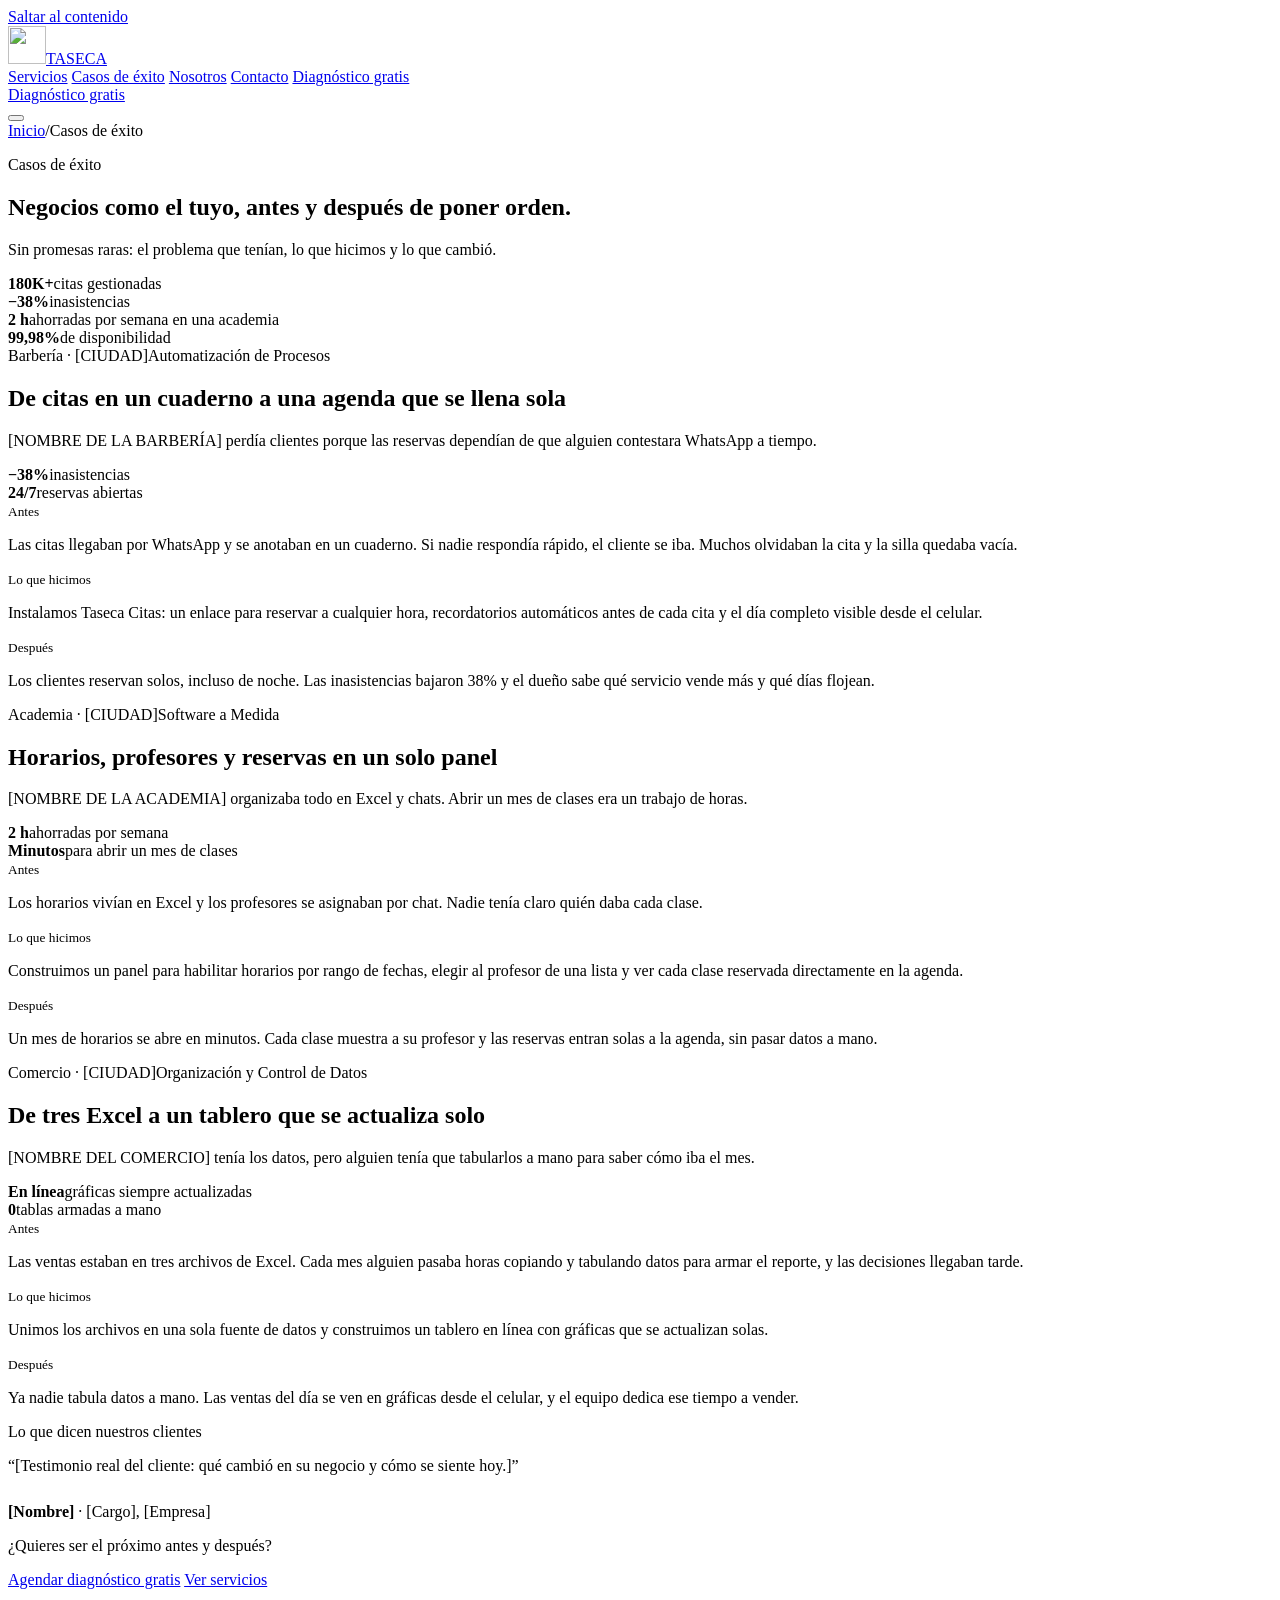
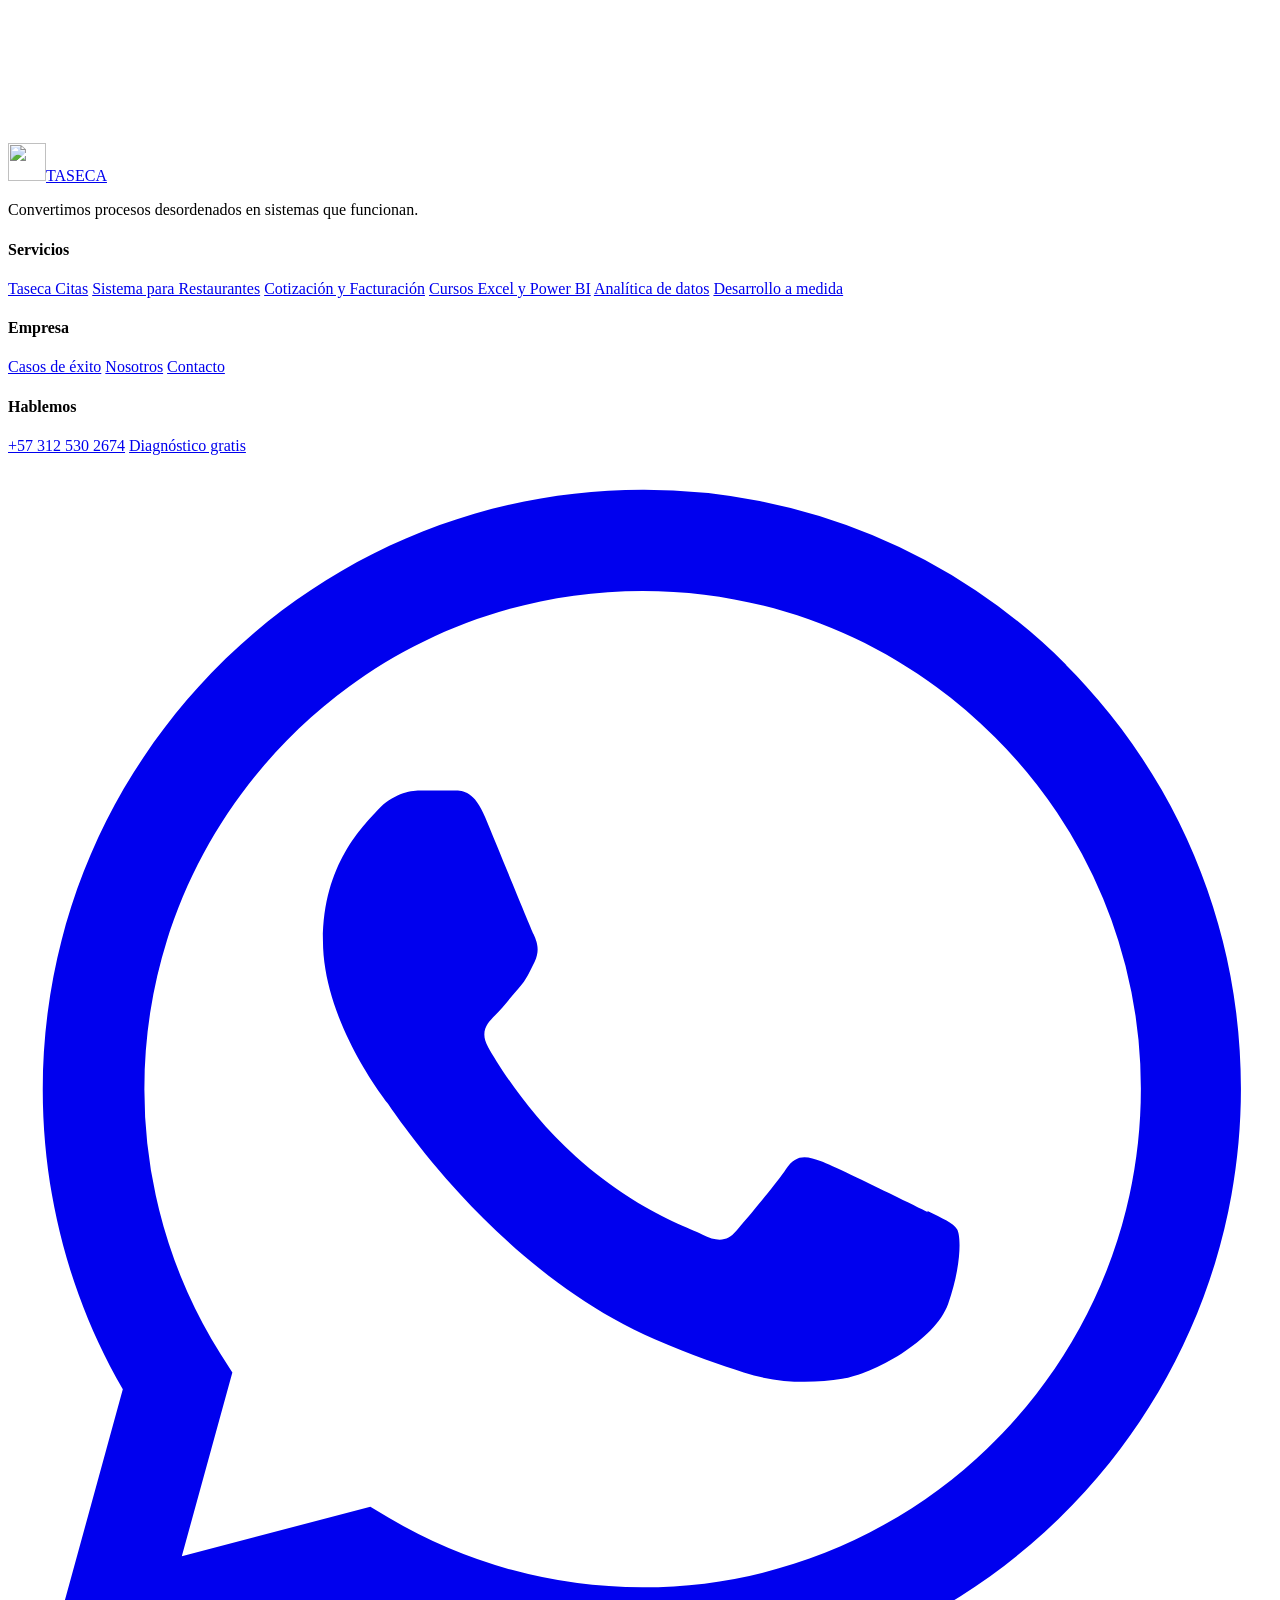
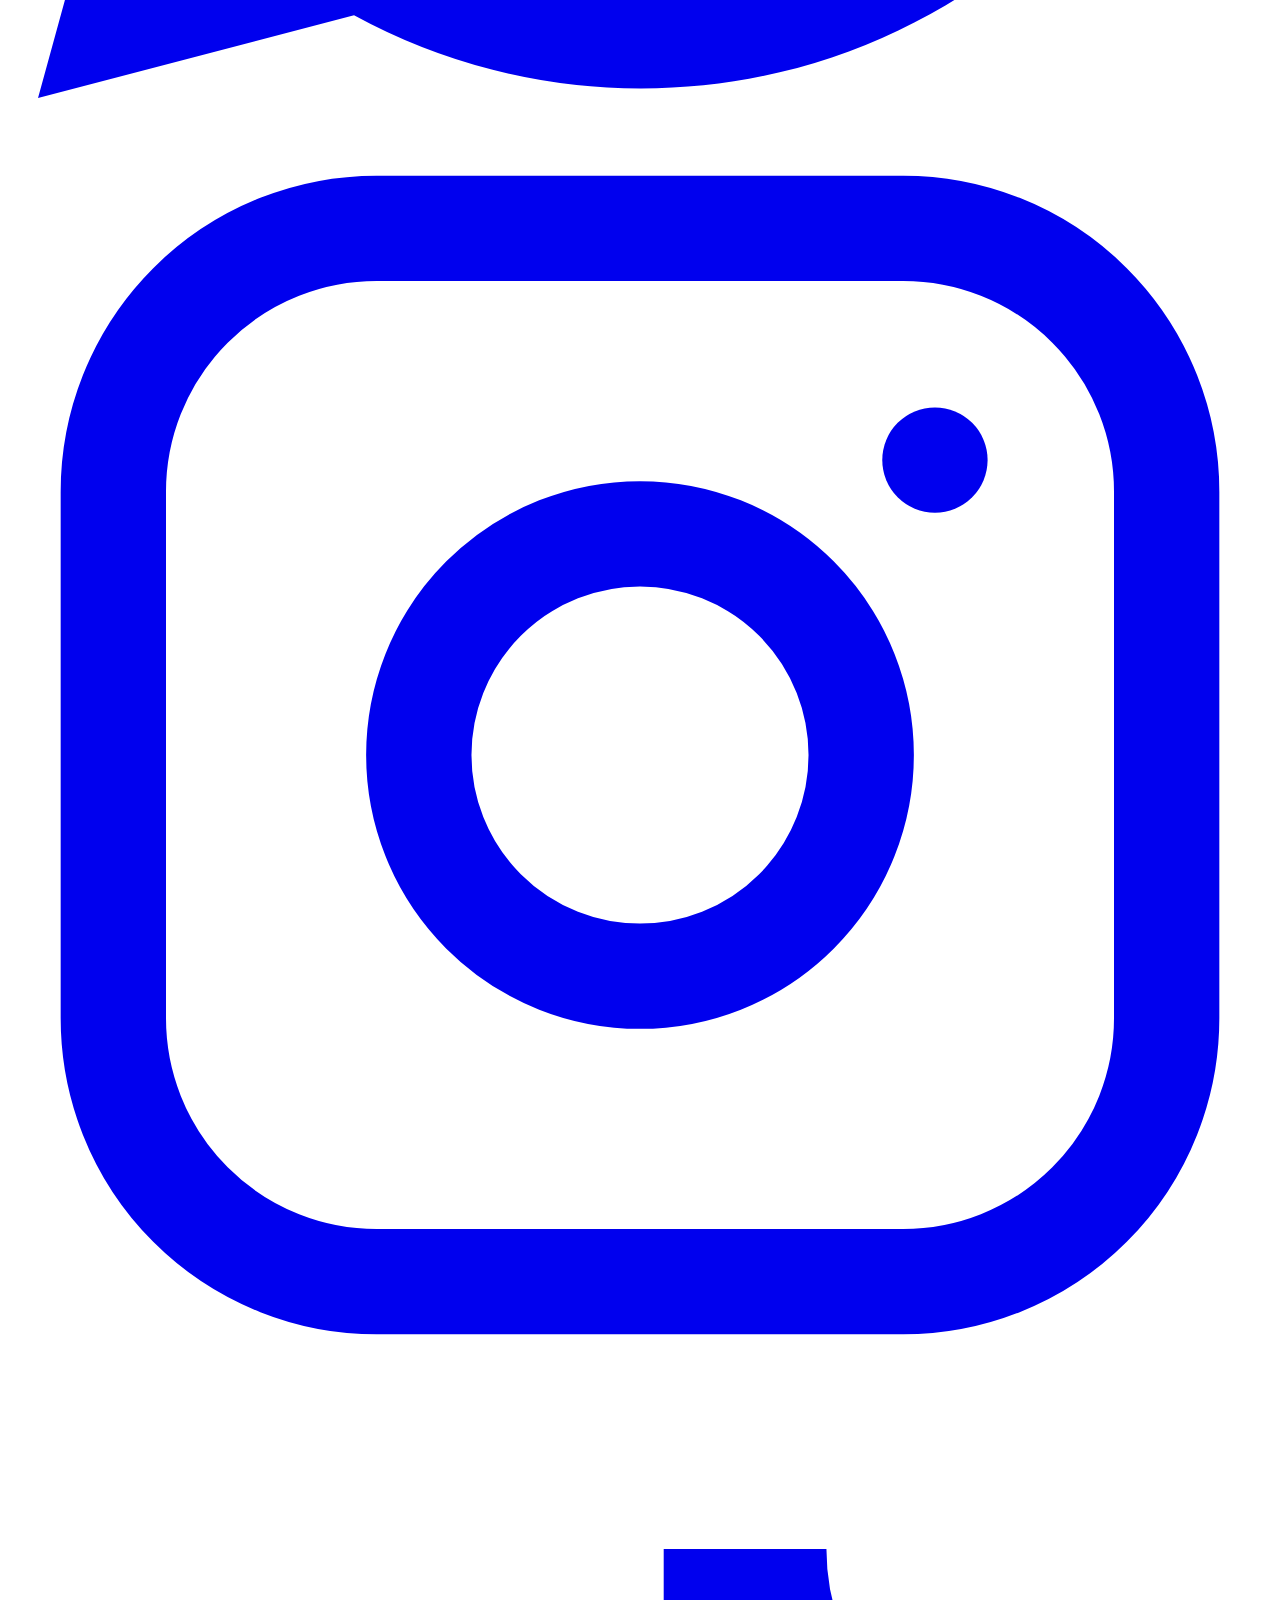
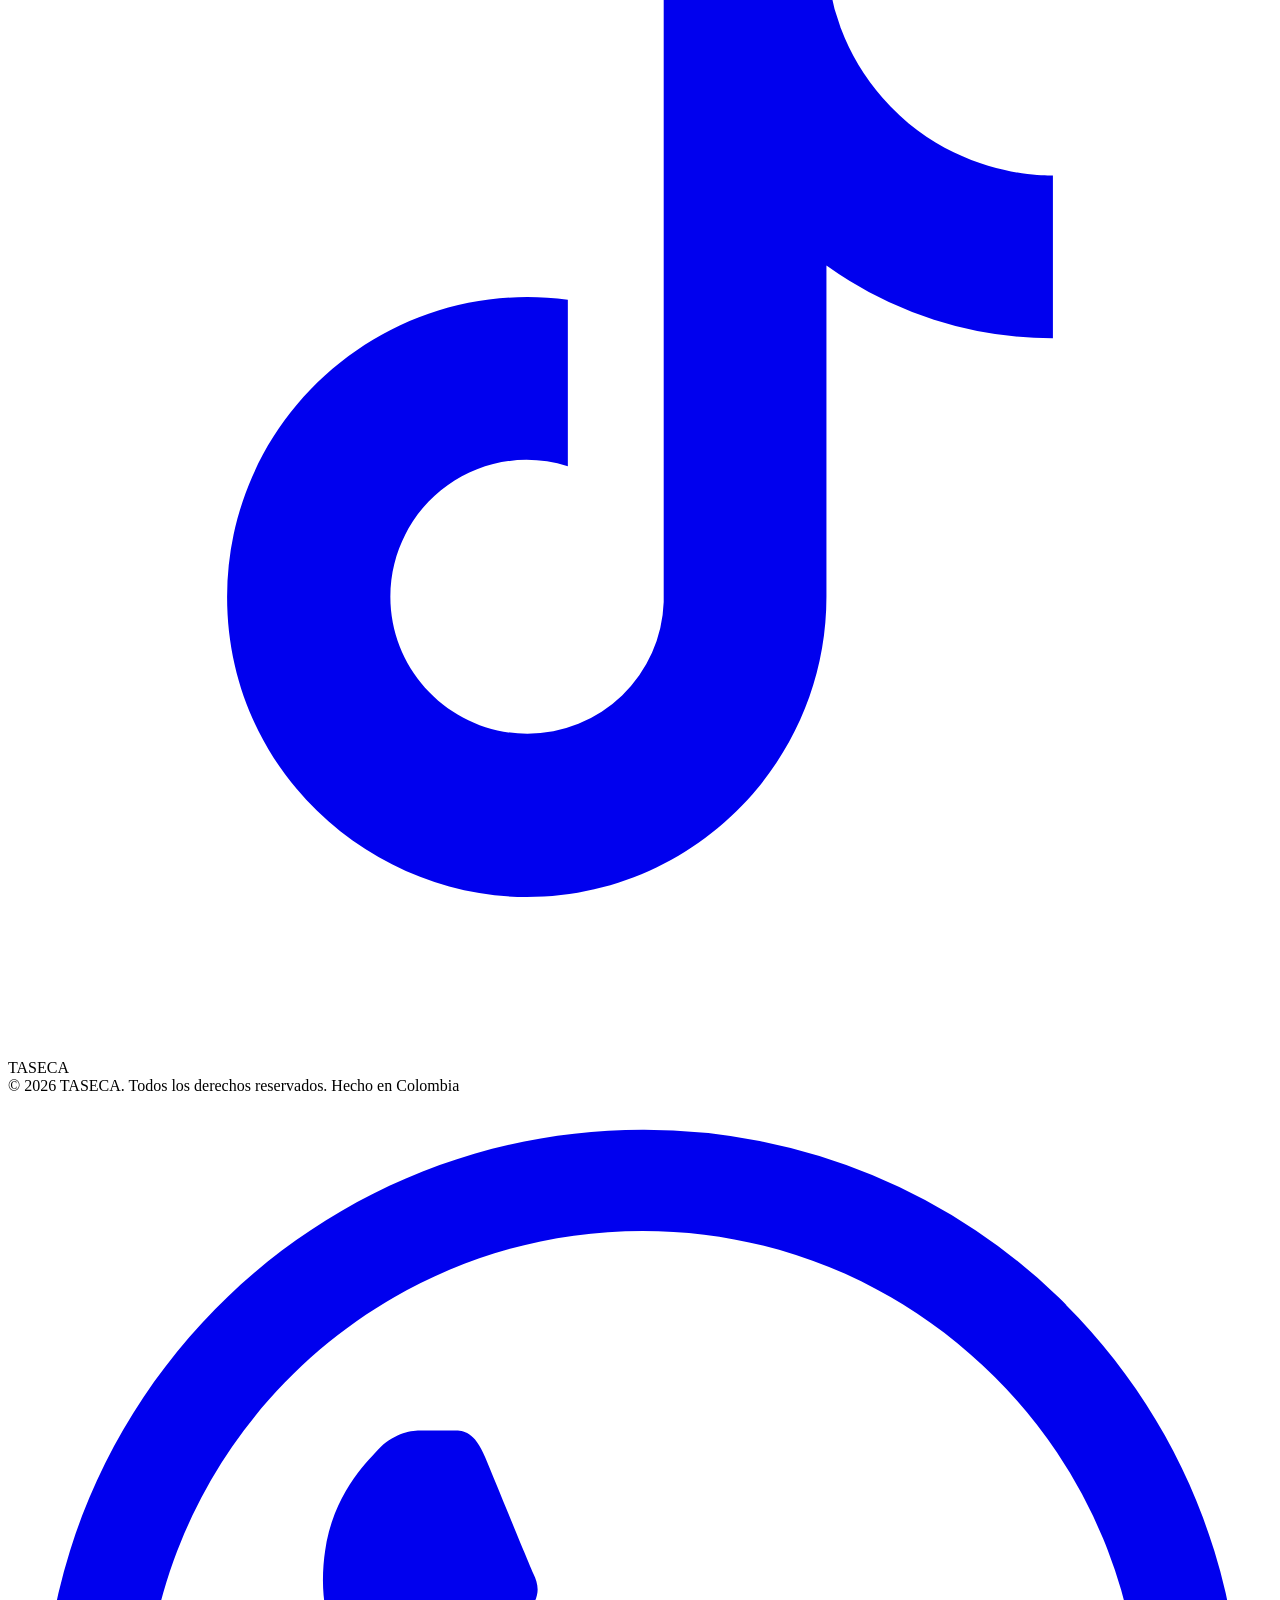
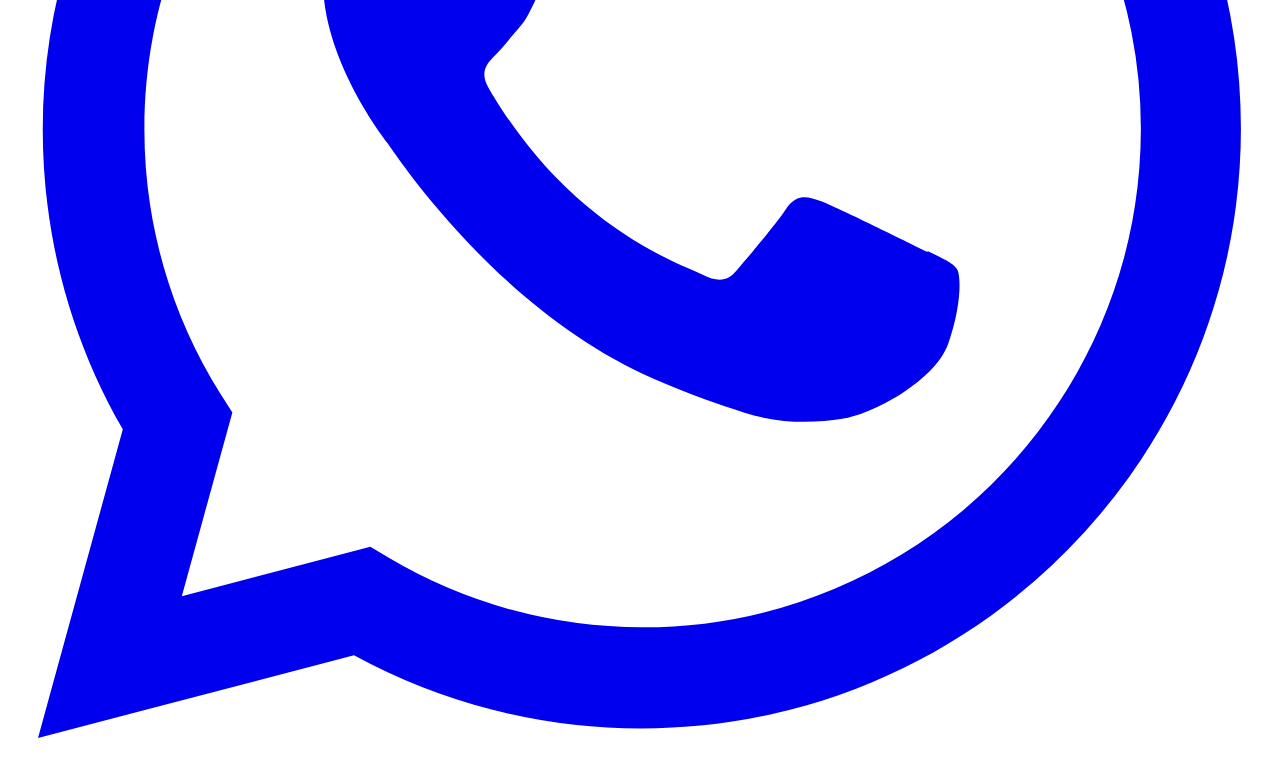
==== casos-exito.html @ f3ed7d70 "Add files via upload" ====
<!doctype html>
<html lang="es" class="no-js">
<head>
<meta charset="utf-8">
<meta name="viewport" content="width=device-width, initial-scale=1">
<title>Casos de éxito — Resultados reales · TASECA</title>
<meta name="description" content="Negocios reales antes y después de trabajar con TASECA: el problema, lo que hicimos y los resultados medibles.">
<meta name="theme-color" content="#050505">
<link rel="canonical" href="https://taseca.tech/casos-exito.html">
<meta property="og:type" content="website">
<meta property="og:site_name" content="TASECA">
<meta property="og:title" content="Casos de éxito — Resultados reales · TASECA">
<meta property="og:description" content="Negocios reales antes y después de trabajar con TASECA: el problema, lo que hicimos y los resultados medibles.">
<meta property="og:url" content="https://taseca.tech/casos-exito.html">
<meta property="og:locale" content="es_CO">
<link rel="icon" href="assets/img/logo.svg" type="image/svg+xml">
<link rel="preconnect" href="https://fonts.googleapis.com">
<link rel="preconnect" href="https://fonts.gstatic.com" crossorigin>
<link rel="stylesheet" href="https://fonts.googleapis.com/css2?family=Inter:wght@400;500;600;700&family=Space+Grotesk:wght@500;600;700&family=Orbitron:wght@700&display=swap">
<link rel="stylesheet" href="assets/css/styles.css">
</head>
<body>
<a class="skip-link" href="#main">Saltar al contenido</a>

<header class="site-header">
  <nav class="nav wrap" aria-label="Principal">
    <a class="brand" href="index.html" aria-label="TASECA, ir al inicio"><img src="assets/img/logo.svg" alt="" width="38" height="38">TASECA</a>
    <div class="nav-links">
      <a href="servicios.html">Servicios</a>
      <a href="casos-exito.html" aria-current="page">Casos de éxito</a>
      <a href="nosotros.html">Nosotros</a>
      <a href="contacto.html">Contacto</a>
      <a class="btn btn-gold nav-mobile-cta" href="contacto.html#diagnostico">Diagnóstico gratis</a>
    </div>
    <div class="nav-cta">
      <a class="btn btn-gold" href="contacto.html#diagnostico">Diagnóstico gratis</a>
    </div>
    <button class="nav-toggle" type="button" aria-label="Abrir menú" aria-expanded="false"><span></span></button>
  </nav>
</header>

<main id="main">

  <!-- ============ HERO ============ -->
  <section class="page-hero s-dark">
    <div class="glow-bg" aria-hidden="true"></div>
    <div class="grid-lines" aria-hidden="true"></div>
    <div class="wrap reveal">
      <nav class="breadcrumbs" aria-label="Ruta"><a href="index.html">Inicio</a><span aria-hidden="true">/</span><span>Casos de éxito</span></nav>
      <p class="eyebrow">Casos de éxito</p>
      <h1>Negocios como el tuyo, antes y después de <span class="gold-text">poner orden.</span></h1>
      <p class="lead">Sin promesas raras: el problema que tenían, lo que hicimos y lo que cambió.</p>
    </div>
  </section>

  <section class="stats" aria-label="Resultados acumulados">
    <div class="wrap stats-grid">
      <div class="stat"><strong class="gold-text" data-count="180" data-suffix="K+">180K+</strong><span>citas gestionadas</span></div>
      <div class="stat"><strong class="cyan-text">−38%</strong><span>inasistencias</span></div>
      <div class="stat"><strong>2 h</strong><span>ahorradas por semana en una academia</span></div>
      <div class="stat"><strong>99,98%</strong><span>de disponibilidad</span></div>
    </div>
  </section>

  <!-- ============ CASOS DETALLADOS (claro) ============ -->
  <section class="section s-light">
    <div class="wrap">
      <article class="case-full">
        <div class="reveal">
          <div class="case-meta"><span class="tag">Barbería · [CIUDAD]</span><span class="tag tag-gold">Automatización de Procesos</span></div>
          <h2>De citas en un cuaderno a una agenda que se llena sola</h2>
          <p class="muted">[NOMBRE DE LA BARBERÍA] perdía clientes porque las reservas dependían de que alguien contestara WhatsApp a tiempo.</p>
          <div class="kpi-big">
            <div><strong>−38%</strong><span>inasistencias</span></div>
            <div><strong>24/7</strong><span>reservas abiertas</span></div>
          </div>
        </div>
        <div class="timeline reveal" data-delay="1">
          <div class="tl-item tl-before"><small>Antes</small><p>Las citas llegaban por WhatsApp y se anotaban en un cuaderno. Si nadie respondía rápido, el cliente se iba. Muchos olvidaban la cita y la silla quedaba vacía.</p></div>
          <div class="tl-item tl-did"><small>Lo que hicimos</small><p>Instalamos Taseca Citas: un enlace para reservar a cualquier hora, recordatorios automáticos antes de cada cita y el día completo visible desde el celular.</p></div>
          <div class="tl-item tl-after"><small>Después</small><p>Los clientes reservan solos, incluso de noche. Las inasistencias bajaron 38% y el dueño sabe qué servicio vende más y qué días flojean.</p></div>
        </div>
      </article>

      <article class="case-full">
        <div class="reveal">
          <div class="case-meta"><span class="tag">Academia · [CIUDAD]</span><span class="tag tag-gold">Software a Medida</span></div>
          <h2>Horarios, profesores y reservas en un solo panel</h2>
          <p class="muted">[NOMBRE DE LA ACADEMIA] organizaba todo en Excel y chats. Abrir un mes de clases era un trabajo de horas.</p>
          <div class="kpi-big">
            <div><strong>2 h</strong><span>ahorradas por semana</span></div>
            <div><strong>Minutos</strong><span>para abrir un mes de clases</span></div>
          </div>
        </div>
        <div class="timeline reveal" data-delay="1">
          <div class="tl-item tl-before"><small>Antes</small><p>Los horarios vivían en Excel y los profesores se asignaban por chat. Nadie tenía claro quién daba cada clase.</p></div>
          <div class="tl-item tl-did"><small>Lo que hicimos</small><p>Construimos un panel para habilitar horarios por rango de fechas, elegir al profesor de una lista y ver cada clase reservada directamente en la agenda.</p></div>
          <div class="tl-item tl-after"><small>Después</small><p>Un mes de horarios se abre en minutos. Cada clase muestra a su profesor y las reservas entran solas a la agenda, sin pasar datos a mano.</p></div>
        </div>
      </article>

      <article class="case-full">
        <div class="reveal">
          <div class="case-meta"><span class="tag">Comercio · [CIUDAD]</span><span class="tag tag-gold">Organización y Control de Datos</span></div>
          <h2>De tres Excel a un tablero que se actualiza solo</h2>
          <p class="muted">[NOMBRE DEL COMERCIO] tenía los datos, pero alguien tenía que tabularlos a mano para saber cómo iba el mes.</p>
          <div class="kpi-big">
            <div><strong>En línea</strong><span>gráficas siempre actualizadas</span></div>
            <div><strong>0</strong><span>tablas armadas a mano</span></div>
          </div>
        </div>
        <div class="timeline reveal" data-delay="1">
          <div class="tl-item tl-before"><small>Antes</small><p>Las ventas estaban en tres archivos de Excel. Cada mes alguien pasaba horas copiando y tabulando datos para armar el reporte, y las decisiones llegaban tarde.</p></div>
          <div class="tl-item tl-did"><small>Lo que hicimos</small><p>Unimos los archivos en una sola fuente de datos y construimos un tablero en línea con gráficas que se actualizan solas.</p></div>
          <div class="tl-item tl-after"><small>Después</small><p>Ya nadie tabula datos a mano. Las ventas del día se ven en gráficas desde el celular, y el equipo dedica ese tiempo a vender.</p></div>
        </div>
      </article>
    </div>
  </section>

  <!-- ============ TESTIMONIO (oscuro) ============ -->
  <section class="section s-dark">
    <div class="glow-bg" aria-hidden="true"></div>
    <div class="wrap center reveal">
      <p class="eyebrow">Lo que dicen nuestros clientes</p>
      <p class="manifesto" style="margin: 0 auto 28px">“[Testimonio real del cliente: qué cambió en su negocio y cómo se siente hoy.]”</p>
      <p class="muted"><strong style="color: var(--white)">[Nombre]</strong> · [Cargo], [Empresa]</p>
    </div>
  </section>

  <!-- ============ CTA ============ -->
  <section class="section-sm s-soft">
    <div class="wrap">
      <div class="pain-answer reveal" style="margin: 0">
        <p>¿Quieres ser el próximo antes y después?</p>
        <div class="btn-row">
          <a class="btn btn-gold" href="contacto.html#diagnostico">Agendar diagnóstico gratis</a>
          <a class="btn btn-outline" href="servicios.html">Ver servicios</a>
        </div>
      </div>
    </div>
  </section>
</main>

<footer class="site-footer">
  <canvas class="footer-canvas" aria-hidden="true"></canvas>
  <div class="wrap footer-inner">
    <div class="footer-grid">
      <div class="footer-brand">
        <a class="brand" href="index.html"><img src="assets/img/logo.svg" alt="" width="38" height="38">TASECA</a>
        <p>Convertimos procesos desordenados en sistemas que funcionan.</p>
      </div>
      <div class="footer-col">
        <h4>Servicios</h4>
        <a href="servicios.html#citas">Taseca Citas</a>
        <a href="servicios.html#restaurantes">Sistema para Restaurantes</a>
        <a href="servicios.html#cotizacion">Cotización y Facturación</a>
        <a href="servicios.html#cursos">Cursos Excel y Power BI</a>
        <a href="servicios.html#analitica">Analítica de datos</a>
        <a href="servicios.html#software">Desarrollo a medida</a>
      </div>
      <div class="footer-col">
        <h4>Empresa</h4>
        <a href="casos-exito.html">Casos de éxito</a>
        <a href="nosotros.html">Nosotros</a>
        <a href="contacto.html">Contacto</a>
      </div>
      <div class="footer-col">
        <h4>Hablemos</h4>
        <a href="https://wa.me/573125302674" target="_blank" rel="noopener">+57 312 530 2674</a>
        <a href="contacto.html#diagnostico">Diagnóstico gratis</a>
        <div class="socials">
          <a class="social wa" href="https://wa.me/573125302674" target="_blank" rel="noopener" aria-label="WhatsApp"><svg viewBox="0 0 24 24" fill="currentColor" aria-hidden="true"><path d="M17.47 14.38c-.3-.15-1.76-.87-2.03-.97-.27-.1-.47-.15-.67.15-.2.3-.77.97-.94 1.17-.17.2-.35.22-.65.07-.3-.15-1.26-.46-2.4-1.48-.89-.79-1.49-1.77-1.66-2.07-.17-.3-.02-.46.13-.61.13-.13.3-.35.45-.52.15-.17.2-.3.3-.5.1-.2.05-.37-.02-.52-.07-.15-.67-1.62-.92-2.22-.24-.58-.49-.5-.67-.51h-.57c-.2 0-.52.07-.8.37-.27.3-1.04 1.02-1.04 2.48 0 1.46 1.07 2.88 1.22 3.08.15.2 2.1 3.2 5.08 4.49.71.31 1.26.49 1.69.63.71.23 1.36.2 1.87.12.57-.08 1.76-.72 2.01-1.42.25-.7.25-1.29.17-1.42-.07-.12-.27-.2-.57-.35zM12.05 21.5h-.01a9.44 9.44 0 0 1-4.81-1.32l-.35-.21-3.58.94.96-3.49-.23-.36a9.42 9.42 0 0 1-1.44-5.03c0-5.21 4.24-9.45 9.46-9.45 2.53 0 4.9.99 6.69 2.78a9.4 9.4 0 0 1 2.77 6.68c0 5.21-4.24 9.46-9.46 9.46zm8.05-17.51A11.32 11.32 0 0 0 12.05.66C5.77.66.66 5.77.66 12.05c0 2 .52 3.96 1.52 5.69L.57 23.6l6-1.57a11.36 11.36 0 0 0 5.44 1.39h.01c6.28 0 11.39-5.11 11.39-11.39 0-3.04-1.18-5.9-3.33-8.05z"/></svg></a>
          <a class="social ig" href="https://www.instagram.com/taseca.tech" target="_blank" rel="noopener" aria-label="Instagram @taseca.tech"><svg viewBox="0 0 24 24" fill="none" stroke="currentColor" stroke-width="2" stroke-linecap="round" stroke-linejoin="round" aria-hidden="true"><rect x="2" y="2" width="20" height="20" rx="5"/><circle cx="12" cy="12" r="4.2"/><circle cx="17.6" cy="6.4" r="1" fill="currentColor" stroke="none"/></svg></a>
          <a class="social tt" href="https://www.tiktok.com/@taseca.tech" target="_blank" rel="noopener" aria-label="TikTok @taseca.tech"><svg viewBox="0 0 24 24" fill="currentColor" aria-hidden="true"><path d="M16.6 5.82A4.28 4.28 0 0 1 15.54 3h-3.09v12.4a2.59 2.59 0 0 1-2.59 2.5c-1.42 0-2.6-1.16-2.6-2.6 0-1.72 1.66-3.01 3.37-2.48V9.66c-3.45-.46-6.47 2.22-6.47 5.64 0 3.33 2.76 5.7 5.69 5.7 3.14 0 5.69-2.55 5.69-5.7V9.01a7.35 7.35 0 0 0 4.3 1.38V7.3s-1.88.09-3.24-1.48z"/></svg></a>
        </div>
      </div>
    </div>
    <div class="footer-wordmark" aria-hidden="true">TASECA</div>
    <div class="footer-bottom">
      <span>© <span data-year>2026</span> TASECA. Todos los derechos reservados.</span>
      <span>Hecho en Colombia</span>
    </div>
  </div>
</footer>

<a class="wa-float" href="https://wa.me/573125302674" target="_blank" rel="noopener" aria-label="Escríbenos por WhatsApp">
  <svg viewBox="0 0 24 24" fill="currentColor" aria-hidden="true"><path d="M17.47 14.38c-.3-.15-1.76-.87-2.03-.97-.27-.1-.47-.15-.67.15-.2.3-.77.97-.94 1.17-.17.2-.35.22-.65.07-.3-.15-1.26-.46-2.4-1.48-.89-.79-1.49-1.77-1.66-2.07-.17-.3-.02-.46.13-.61.13-.13.3-.35.45-.52.15-.17.2-.3.3-.5.1-.2.05-.37-.02-.52-.07-.15-.67-1.62-.92-2.22-.24-.58-.49-.5-.67-.51h-.57c-.2 0-.52.07-.8.37-.27.3-1.04 1.02-1.04 2.48 0 1.46 1.07 2.88 1.22 3.08.15.2 2.1 3.2 5.08 4.49.71.31 1.26.49 1.69.63.71.23 1.36.2 1.87.12.57-.08 1.76-.72 2.01-1.42.25-.7.25-1.29.17-1.42-.07-.12-.27-.2-.57-.35zM12.05 21.5h-.01a9.44 9.44 0 0 1-4.81-1.32l-.35-.21-3.58.94.96-3.49-.23-.36a9.42 9.42 0 0 1-1.44-5.03c0-5.21 4.24-9.45 9.46-9.45 2.53 0 4.9.99 6.69 2.78a9.4 9.4 0 0 1 2.77 6.68c0 5.21-4.24 9.46-9.46 9.46zm8.05-17.51A11.32 11.32 0 0 0 12.05.66C5.77.66.66 5.77.66 12.05c0 2 .52 3.96 1.52 5.69L.57 23.6l6-1.57a11.36 11.36 0 0 0 5.44 1.39h.01c6.28 0 11.39-5.11 11.39-11.39 0-3.04-1.18-5.9-3.33-8.05z"/></svg>
</a>

<script src="assets/js/main.js" defer></script>
</body>
</html>
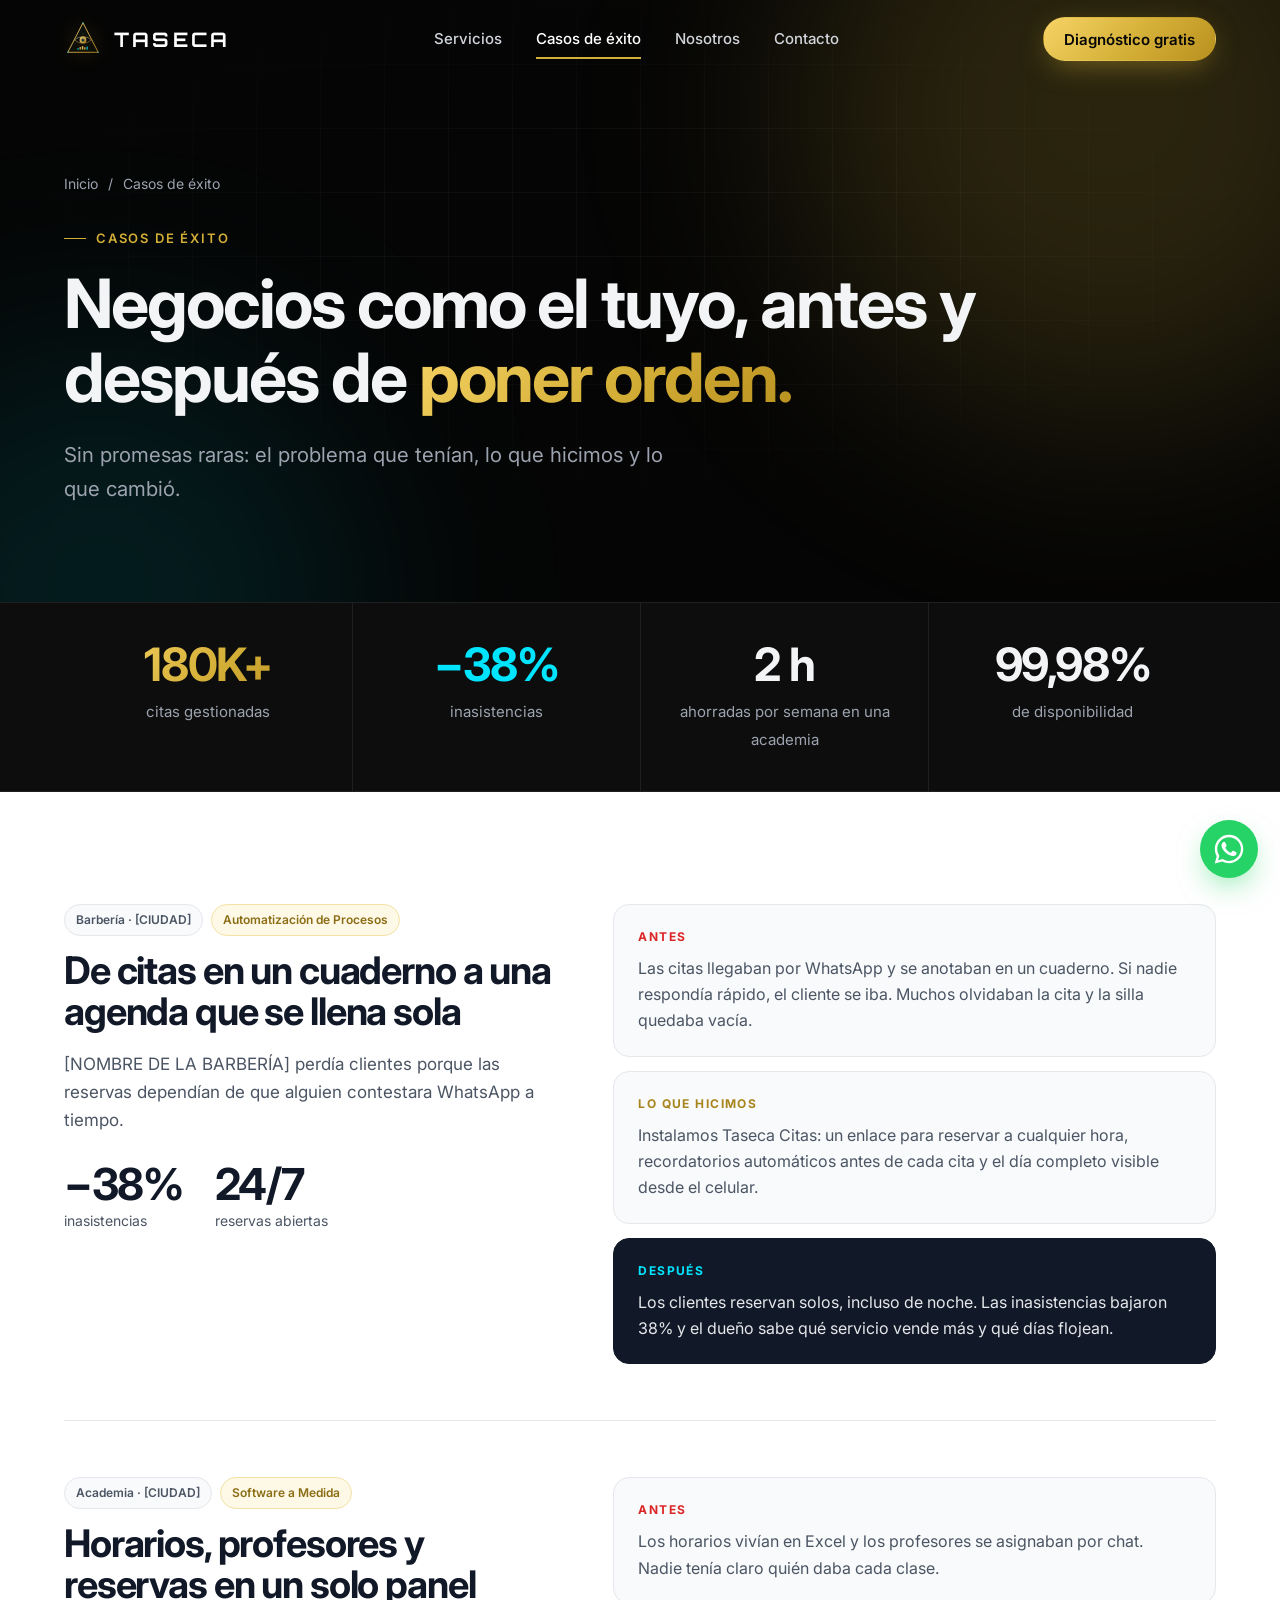
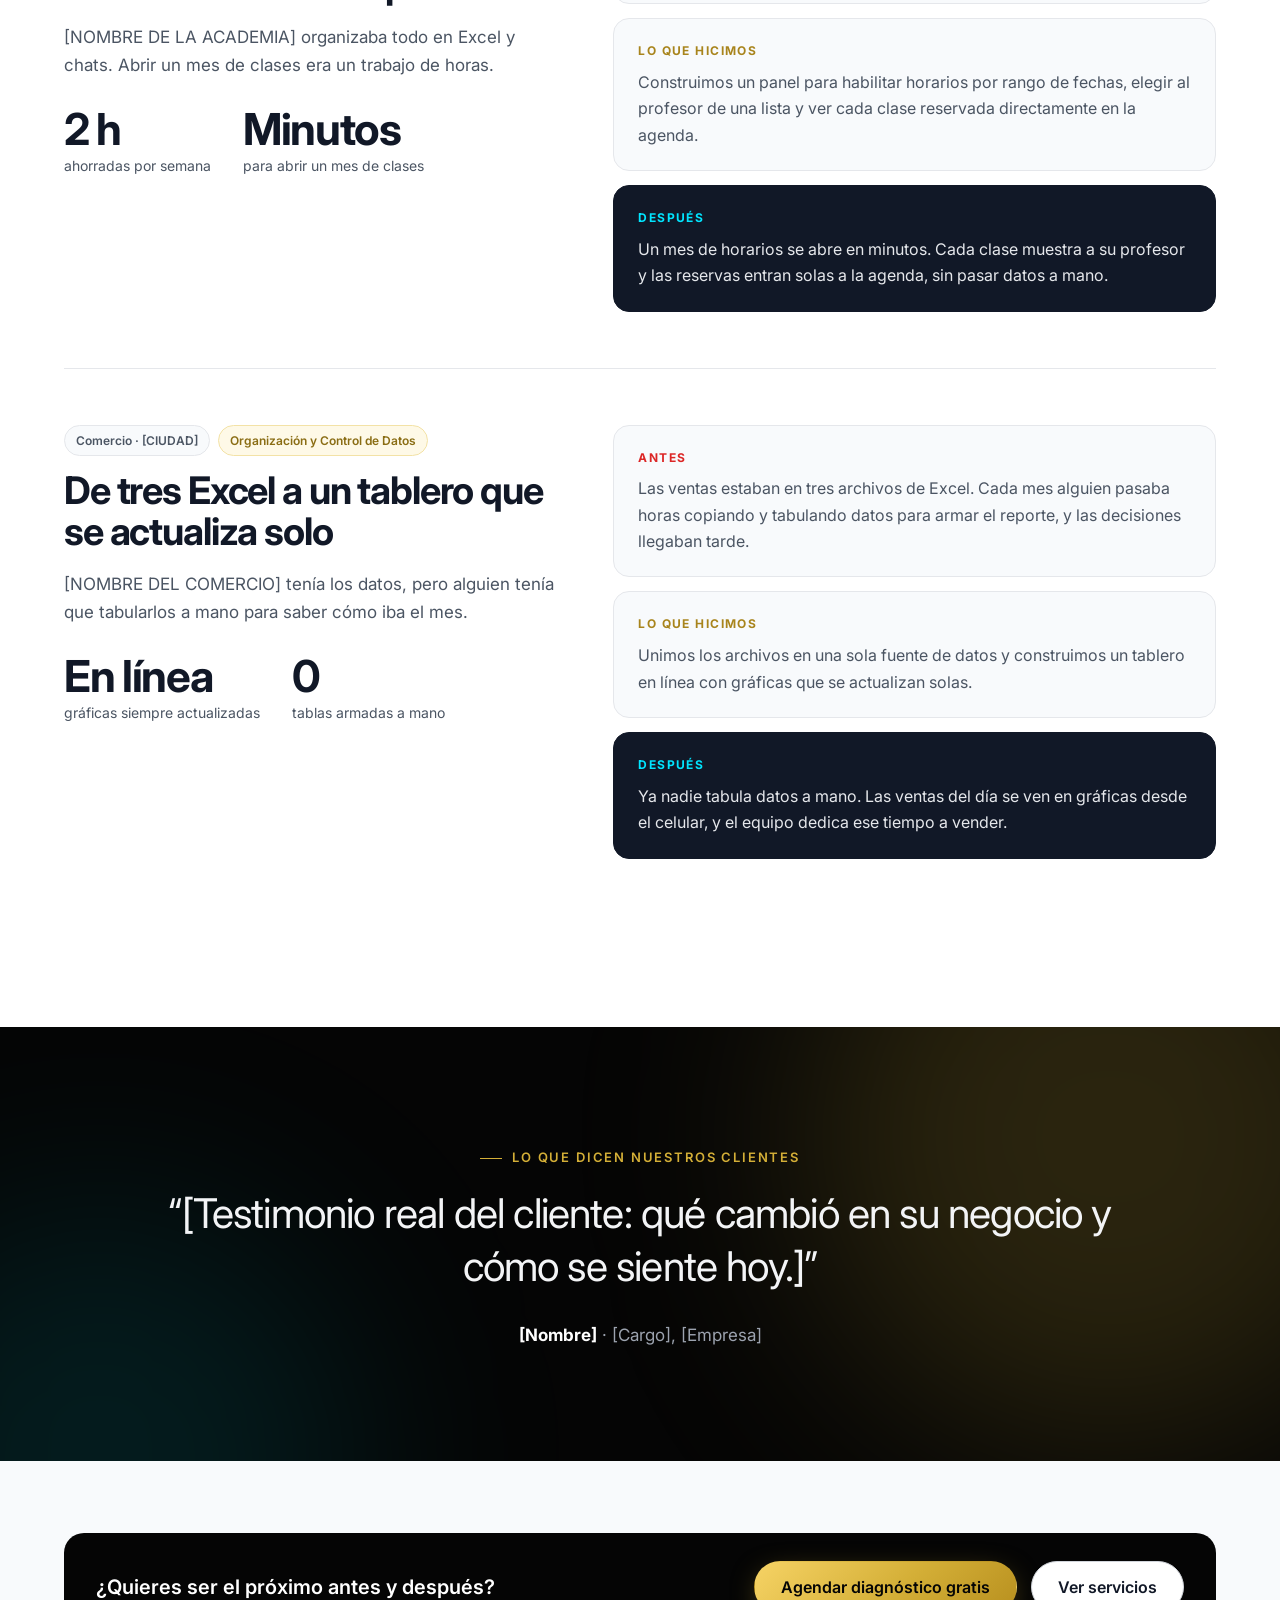
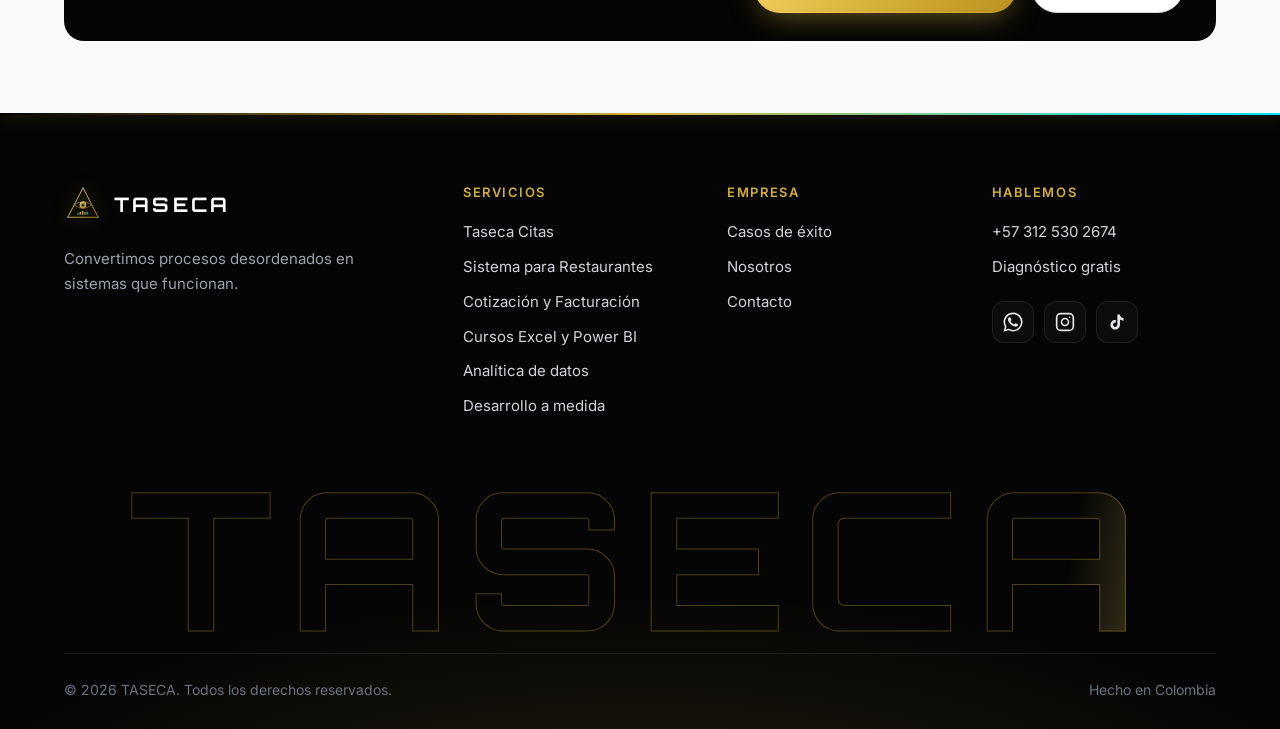
==== commit 94ca7307: "Nosotros: resúmenes de fundadores + favicon en todas las páginas" ====
--- a/casos-exito.html
+++ b/casos-exito.html
@@ -13,7 +13,10 @@
 <meta property="og:description" content="Negocios reales antes y después de trabajar con TASECA: el problema, lo que hicimos y los resultados medibles.">
 <meta property="og:url" content="https://taseca.tech/casos-exito.html">
 <meta property="og:locale" content="es_CO">
-<link rel="icon" href="assets/img/logo.svg" type="image/svg+xml">
+<link rel="icon" href="favicon.ico" sizes="any">
+<link rel="icon" href="favicon.svg" type="image/svg+xml">
+<link rel="icon" type="image/png" sizes="32x32" href="favicon-32x32.png">
+<link rel="apple-touch-icon" href="apple-touch-icon.png">
 <link rel="preconnect" href="https://fonts.googleapis.com">
 <link rel="preconnect" href="https://fonts.gstatic.com" crossorigin>
 <link rel="stylesheet" href="https://fonts.googleapis.com/css2?family=Inter:wght@400;500;600;700&family=Space+Grotesk:wght@500;600;700&family=Orbitron:wght@700&display=swap">
--- a/assets/css/styles.css
+++ b/assets/css/styles.css
@@ -0,0 +1,809 @@
+/* =========================================================
+   TASECA — Sistema visual
+   60% negro · 25% blanco · 10% dorado · 5% cian
+   ========================================================= */
+:root {
+  --black: #050505;
+  --black-2: #0d0d0d;
+  --black-3: #151515;
+  --gold: #d4af37;
+  --gold-light: #f6d365;
+  --cyan: #00e5ff;
+  --white: #ffffff;
+  --soft: #f8fafc;
+  --ink: #111827;
+  --ink-muted: #4b5563;
+  --text: #f3f4f6;
+  --muted: #9ca3af;
+  --line-dark: rgba(255, 255, 255, 0.08);
+  --line-gold: rgba(212, 175, 55, 0.28);
+  --line-light: #e5e7eb;
+  --gold-grad: linear-gradient(135deg, #f6d365 0%, #d4af37 55%, #b8901f 100%);
+  --radius: 20px;
+  --radius-sm: 12px;
+  --wrap: 1200px;
+  --ease: cubic-bezier(0.22, 1, 0.36, 1);
+  --font: "Inter", -apple-system, BlinkMacSystemFont, "Segoe UI", Roboto, sans-serif;
+  --font-display: "Space Grotesk", "Inter", sans-serif;
+  --font-brand: "Orbitron", "Space Grotesk", sans-serif;
+}
+
+*, *::before, *::after { box-sizing: border-box; }
+html { scroll-behavior: smooth; -webkit-text-size-adjust: 100%; }
+body {
+  margin: 0;
+  background: var(--black);
+  color: var(--text);
+  font-family: var(--font);
+  font-size: 17px;
+  line-height: 1.65;
+  -webkit-font-smoothing: antialiased;
+  overflow-x: hidden;
+}
+img, svg { max-width: 100%; display: block; }
+a { color: inherit; text-decoration: none; }
+p { margin: 0; }
+h1, h2, h3, h4 {
+  margin: 0;
+  font-family: var(--font-display);
+  font-weight: 700;
+  line-height: 1.08;
+  letter-spacing: -0.03em;
+}
+ul, ol { margin: 0; padding: 0; list-style: none; }
+::selection { background: var(--gold); color: var(--black); }
+:focus-visible { outline: 2px solid var(--cyan); outline-offset: 3px; border-radius: 6px; }
+
+.skip-link {
+  position: absolute; left: 16px; top: -60px; z-index: 200;
+  background: var(--gold); color: var(--black); padding: 10px 16px; border-radius: 8px; font-weight: 700;
+}
+.skip-link:focus { top: 12px; }
+
+.wrap { width: 100%; max-width: var(--wrap); margin: 0 auto; padding: 0 24px; }
+.center { text-align: center; }
+.center .lead { margin-left: auto; margin-right: auto; }
+
+/* ===== Secciones: ritmo oscuro / claro ===== */
+.section { position: relative; padding: 112px 0; }
+.section-sm { padding: 72px 0; }
+.s-dark { background: var(--black); color: var(--text); }
+.s-dark-2 { background: var(--black-2); color: var(--text); }
+.s-light { background: var(--white); color: var(--ink); }
+.s-soft { background: var(--soft); color: var(--ink); }
+.s-light .muted, .s-soft .muted { color: var(--ink-muted); }
+
+.eyebrow {
+  display: inline-flex; align-items: center; gap: 10px;
+  font-size: 13px; font-weight: 600; letter-spacing: 0.14em; text-transform: uppercase;
+  color: var(--gold); margin-bottom: 18px;
+}
+.eyebrow::before { content: ""; width: 22px; height: 1px; background: currentColor; }
+.s-light .eyebrow, .s-soft .eyebrow { color: #a8841c; }
+
+.h1 { font-size: clamp(38px, 4.2vw, 60px); }
+.h2 { font-size: clamp(32px, 4.2vw, 54px); margin-bottom: 18px; }
+.h3 { font-size: 24px; }
+.lead { font-size: clamp(18px, 1.6vw, 21px); color: var(--muted); max-width: 640px; }
+.s-light .lead, .s-soft .lead { color: var(--ink-muted); }
+.muted { color: var(--muted); }
+.gold-text {
+  background: var(--gold-grad);
+  -webkit-background-clip: text; background-clip: text;
+  -webkit-text-fill-color: transparent; color: var(--gold);
+}
+.cyan-text { color: var(--cyan); }
+.section-head { max-width: 760px; margin-bottom: 56px; }
+.section-head.center { margin-left: auto; margin-right: auto; }
+
+/* ===== Botones ===== */
+.btn {
+  position: relative; display: inline-flex; align-items: center; justify-content: center; gap: 10px;
+  min-height: 52px; padding: 0 26px; border-radius: 999px; border: 1px solid transparent;
+  font: 600 16px/1 var(--font); cursor: pointer; white-space: nowrap;
+  transition: transform 0.25s var(--ease), box-shadow 0.25s var(--ease), background 0.25s, color 0.25s, border-color 0.25s;
+}
+.btn svg { width: 18px; height: 18px; transition: transform 0.25s var(--ease); }
+.btn:hover svg { transform: translateX(3px); }
+.btn-gold { background: var(--gold-grad); color: var(--black); box-shadow: 0 8px 30px -8px rgba(212, 175, 55, 0.55); }
+.btn-gold:hover { transform: translateY(-2px); box-shadow: 0 14px 40px -8px rgba(246, 211, 101, 0.7); }
+.btn-outline { border-color: rgba(255, 255, 255, 0.22); color: var(--white); background: rgba(255, 255, 255, 0.02); }
+.btn-outline:hover { border-color: var(--cyan); color: var(--cyan); box-shadow: 0 0 24px -6px rgba(0, 229, 255, 0.5); }
+.s-light .btn-outline, .s-soft .btn-outline { border-color: #d1d5db; color: var(--ink); background: var(--white); }
+.s-light .btn-outline:hover, .s-soft .btn-outline:hover { border-color: var(--ink); color: var(--ink); box-shadow: none; }
+.btn-dark { background: var(--black); color: var(--white); }
+.btn-dark:hover { transform: translateY(-2px); box-shadow: 0 12px 30px -10px rgba(0, 0, 0, 0.5); }
+.btn-lg { min-height: 58px; padding: 0 32px; font-size: 17px; }
+.btn-block { width: 100%; }
+.btn-row { display: flex; flex-wrap: wrap; gap: 14px; }
+.center .btn-row { justify-content: center; }
+
+.link-arrow { display: inline-flex; align-items: center; gap: 8px; font-weight: 600; color: var(--gold-light); }
+.link-arrow::after { content: "→"; transition: transform 0.25s var(--ease); }
+.link-arrow:hover::after { transform: translateX(4px); }
+.s-light .link-arrow, .s-soft .link-arrow { color: var(--ink); }
+
+/* ===== Header ===== */
+.site-header {
+  position: fixed; inset: 0 0 auto 0; z-index: 100;
+  transition: background 0.3s, border-color 0.3s, backdrop-filter 0.3s;
+  border-bottom: 1px solid transparent;
+}
+.site-header.scrolled {
+  background: rgba(5, 5, 5, 0.82);
+  backdrop-filter: blur(14px); -webkit-backdrop-filter: blur(14px);
+  border-bottom-color: var(--line-dark);
+}
+.nav { display: flex; align-items: center; justify-content: space-between; gap: 24px; height: 78px; }
+.brand { display: inline-flex; align-items: center; gap: 12px; font-family: var(--font-brand); font-weight: 700; font-size: 20px; letter-spacing: 0.16em; color: var(--white); }
+.brand img { width: 38px; height: 38px; filter: drop-shadow(0 0 10px rgba(212, 175, 55, 0.35)); }
+.nav-links { display: flex; gap: 34px; }
+.nav-links a { position: relative; font-size: 15px; font-weight: 500; color: #d1d5db; transition: color 0.2s; }
+.nav-links a::after { content: ""; position: absolute; left: 0; right: 0; bottom: -8px; height: 2px; background: var(--gold); transform: scaleX(0); transition: transform 0.3s var(--ease); }
+.nav-links a:hover, .nav-links a[aria-current="page"] { color: var(--white); }
+.nav-links a:hover::after, .nav-links a[aria-current="page"]::after { transform: scaleX(1); }
+.nav-cta { display: flex; gap: 10px; }
+.nav-mobile-cta { display: none; }
+.nav-links .nav-mobile-cta, .nav-links .nav-mobile-cta:hover { color: var(--black); font-size: 17px; }
+.nav-cta .btn { min-height: 44px; padding: 0 20px; font-size: 15px; }
+.nav-toggle { display: none; width: 44px; height: 44px; border: 1px solid var(--line-dark); border-radius: 12px; background: transparent; color: var(--white); cursor: pointer; align-items: center; justify-content: center; }
+.nav-toggle span, .nav-toggle span::before, .nav-toggle span::after { display: block; width: 20px; height: 2px; background: currentColor; border-radius: 2px; position: relative; transition: transform 0.3s var(--ease), background 0.2s; }
+.nav-toggle span::before, .nav-toggle span::after { content: ""; position: absolute; left: 0; }
+.nav-toggle span::before { top: -6px; }
+.nav-toggle span::after { top: 6px; }
+.nav-open .nav-toggle span { background: transparent; }
+.nav-open .nav-toggle span::before { transform: translateY(6px) rotate(45deg); }
+.nav-open .nav-toggle span::after { transform: translateY(-6px) rotate(-45deg); }
+
+/* ===== Fondos luminosos ===== */
+.glow-bg { position: absolute; inset: 0; overflow: hidden; pointer-events: none; z-index: 0; }
+.glow-bg::before, .glow-bg::after { content: ""; position: absolute; border-radius: 50%; filter: blur(110px); }
+.glow-bg::before { width: 620px; height: 620px; top: -200px; right: -140px; background: rgba(212, 175, 55, 0.18); }
+.glow-bg::after { width: 520px; height: 520px; bottom: -260px; left: -160px; background: rgba(0, 229, 255, 0.10); }
+.grid-lines {
+  position: absolute; inset: 0; pointer-events: none; z-index: 0;
+  background-image: linear-gradient(rgba(255, 255, 255, 0.035) 1px, transparent 1px), linear-gradient(90deg, rgba(255, 255, 255, 0.035) 1px, transparent 1px);
+  background-size: 64px 64px;
+  mask-image: radial-gradient(ellipse 70% 60% at 50% 40%, #000 30%, transparent 75%);
+  -webkit-mask-image: radial-gradient(ellipse 70% 60% at 50% 40%, #000 30%, transparent 75%);
+}
+.section > .wrap, .hero > .wrap, .page-hero > .wrap { position: relative; z-index: 1; }
+
+/* ===== Hero ===== */
+.hero { position: relative; padding: 150px 0 100px; overflow: hidden; }
+.hero > .wrap { max-width: 1320px; }
+.hero-grid { display: grid; grid-template-columns: 1.2fr 1fr; gap: 48px; align-items: center; }
+.hero h1 { margin-bottom: 26px; }
+.hero .lead { margin-bottom: 36px; }
+.hero-note { margin-top: 22px; font-size: 14px; color: var(--muted); display: flex; flex-wrap: wrap; gap: 8px 20px; }
+.hero-note span { display: inline-flex; align-items: center; gap: 8px; }
+.hero-note span::before { content: ""; width: 6px; height: 6px; border-radius: 50%; background: var(--cyan); box-shadow: 0 0 10px var(--cyan); }
+
+.pill-tag {
+  display: inline-flex; align-items: center; gap: 10px; margin-bottom: 26px;
+  padding: 7px 16px 7px 8px; border-radius: 999px; border: 1px solid var(--line-gold);
+  background: rgba(212, 175, 55, 0.06); font-size: 14px; color: #e5e7eb;
+}
+.pill-tag b { background: var(--gold-grad); color: var(--black); font-size: 12px; padding: 3px 10px; border-radius: 999px; }
+
+/* Visual hero: caos → sistema */
+.flow { position: relative; display: grid; grid-template-columns: 0.9fr auto 1.15fr; align-items: center; gap: 18px; }
+.flow-col { display: flex; flex-direction: column; gap: 12px; }
+.flow-label { font-size: 12px; letter-spacing: 0.14em; text-transform: uppercase; color: var(--muted); margin-bottom: 4px; }
+.chaos-item {
+  padding: 12px 14px; border-radius: 12px; font-size: 14px; color: #d1d5db;
+  background: var(--black-3); border: 1px dashed rgba(255, 255, 255, 0.16);
+  animation: jitter 6s ease-in-out infinite;
+}
+.chaos-item:nth-child(2) { transform: rotate(-3deg); animation-delay: -1s; }
+.chaos-item:nth-child(3) { transform: rotate(2deg) translateX(10px); animation-delay: -2.5s; }
+.chaos-item:nth-child(4) { transform: rotate(-1.5deg) translateX(-6px); animation-delay: -4s; }
+.chaos-item:nth-child(5) { transform: rotate(3deg); animation-delay: -3s; }
+.chaos-item small { display: block; color: #f87171; font-size: 12px; margin-top: 2px; }
+@keyframes jitter { 0%, 100% { translate: 0 0; } 50% { translate: 0 -4px; } }
+
+.flow-core { position: relative; width: 84px; height: 84px; display: grid; place-items: center; }
+.flow-core img { width: 62px; height: 62px; position: relative; z-index: 2; filter: drop-shadow(0 0 16px rgba(212, 175, 55, 0.6)); }
+.flow-core::before, .flow-core::after { content: ""; position: absolute; inset: 0; border-radius: 50%; border: 1px solid rgba(0, 229, 255, 0.45); animation: pulse 2.8s ease-out infinite; }
+.flow-core::after { animation-delay: 1.4s; border-color: rgba(212, 175, 55, 0.5); }
+@keyframes pulse { 0% { transform: scale(0.7); opacity: 1; } 100% { transform: scale(1.7); opacity: 0; } }
+.flow-line { position: absolute; top: 50%; height: 1px; width: 40px; background: linear-gradient(90deg, transparent, var(--cyan)); }
+.flow-line.l { right: 100%; }
+.flow-line.r { left: 100%; background: linear-gradient(90deg, var(--gold), transparent); }
+
+.system-panel {
+  position: relative; padding: 18px; border-radius: 18px;
+  background: linear-gradient(180deg, rgba(20, 20, 20, 0.95), rgba(10, 10, 10, 0.95));
+  border: 1px solid var(--line-gold);
+  box-shadow: 0 30px 80px -30px rgba(212, 175, 55, 0.35), inset 0 1px 0 rgba(255, 255, 255, 0.05);
+}
+.panel-top { display: flex; justify-content: space-between; align-items: center; margin-bottom: 14px; font-size: 13px; color: var(--muted); }
+.live { display: inline-flex; align-items: center; gap: 6px; color: var(--cyan); font-size: 12px; font-weight: 600; }
+.live::before { content: ""; width: 7px; height: 7px; border-radius: 50%; background: var(--cyan); box-shadow: 0 0 10px var(--cyan); animation: blink 1.6s infinite; }
+@keyframes blink { 50% { opacity: 0.3; } }
+.kpi { padding: 14px; border-radius: 12px; background: rgba(255, 255, 255, 0.03); border: 1px solid var(--line-dark); margin-bottom: 10px; }
+.kpi small { display: block; font-size: 12px; color: var(--muted); }
+.kpi strong { font-family: var(--font-display); font-size: 26px; color: var(--white); letter-spacing: -0.02em; }
+.kpi .up { font-size: 12px; color: #4ade80; margin-left: 6px; font-weight: 600; }
+.bars { display: flex; align-items: flex-end; gap: 6px; height: 46px; margin-top: 10px; }
+.bars i { flex: 1; border-radius: 4px 4px 0 0; background: linear-gradient(180deg, var(--gold-light), rgba(212, 175, 55, 0.25)); transform-origin: bottom; animation: grow 1.4s var(--ease) both; }
+.bars i:nth-child(odd) { background: linear-gradient(180deg, var(--cyan), rgba(0, 229, 255, 0.15)); }
+@keyframes grow { from { transform: scaleY(0); } }
+.task { display: flex; align-items: center; gap: 10px; font-size: 14px; color: #e5e7eb; padding: 9px 2px; border-top: 1px solid var(--line-dark); }
+.task svg { width: 18px; height: 18px; color: var(--gold); flex-shrink: 0; }
+
+/* ===== Barra de confianza / cifras ===== */
+.stats { border-top: 1px solid var(--line-dark); border-bottom: 1px solid var(--line-dark); background: var(--black-2); }
+.stats-grid { display: grid; grid-template-columns: repeat(4, 1fr); }
+.stat { padding: 38px 24px; text-align: center; border-left: 1px solid var(--line-dark); }
+.stat:first-child { border-left: 0; }
+.stat strong { display: block; font-family: var(--font-display); font-size: clamp(34px, 3.6vw, 46px); line-height: 1; margin-bottom: 10px; letter-spacing: -0.03em; }
+.stat span { font-size: 15px; color: var(--muted); }
+
+/* ===== Grids ===== */
+.grid-2 { display: grid; grid-template-columns: repeat(2, 1fr); gap: 24px; }
+.grid-3 { display: grid; grid-template-columns: repeat(3, 1fr); gap: 24px; }
+.grid-4 { display: grid; grid-template-columns: repeat(4, 1fr); gap: 20px; }
+.split { display: grid; grid-template-columns: 1fr 1fr; gap: 72px; align-items: center; }
+
+/* ===== Dolores (sección clara) ===== */
+.pain {
+  position: relative; padding: 28px; border-radius: var(--radius);
+  background: var(--white); border: 1px solid var(--line-light);
+  transition: transform 0.3s var(--ease), box-shadow 0.3s var(--ease), border-color 0.3s;
+}
+.s-light .pain { background: var(--soft); }
+.pain:hover { transform: translateY(-4px); box-shadow: 0 20px 40px -20px rgba(17, 24, 39, 0.25); border-color: var(--gold); }
+.pain-icon { width: 44px; height: 44px; border-radius: 12px; display: grid; place-items: center; background: #fef3c7; color: #92400e; margin-bottom: 18px; }
+.pain-icon svg { width: 22px; height: 22px; }
+.pain p { font-size: 17px; font-weight: 500; color: var(--ink); line-height: 1.5; }
+.pain-answer { margin-top: 48px; display: flex; flex-wrap: wrap; align-items: center; justify-content: space-between; gap: 20px; padding: 28px 32px; border-radius: var(--radius); background: var(--black); color: var(--white); }
+.pain-answer p { font-size: 20px; font-weight: 600; font-family: var(--font-display); }
+
+/* ===== Tarjetas de servicio (oscuras) ===== */
+.service-card {
+  position: relative; display: flex; flex-direction: column; gap: 16px;
+  padding: 36px 32px; border-radius: 24px; overflow: hidden;
+  background: linear-gradient(180deg, #121212 0%, #0a0a0a 100%);
+  border: 1px solid var(--line-dark);
+  transition: transform 0.35s var(--ease), border-color 0.35s, box-shadow 0.35s var(--ease);
+}
+.service-card::before {
+  content: ""; position: absolute; inset: 0 0 auto 0; height: 1px;
+  background: linear-gradient(90deg, transparent, var(--gold), transparent); opacity: 0; transition: opacity 0.35s;
+}
+.service-card:hover { transform: translateY(-6px); border-color: var(--line-gold); box-shadow: 0 30px 60px -30px rgba(212, 175, 55, 0.4); }
+.service-card:hover::before { opacity: 1; }
+.service-num { position: absolute; top: 26px; right: 30px; font-family: var(--font-display); font-size: 14px; color: #4b5563; }
+.icon-box {
+  width: 56px; height: 56px; border-radius: 16px; display: grid; place-items: center;
+  background: rgba(212, 175, 55, 0.1); border: 1px solid var(--line-gold); color: var(--gold-light);
+}
+.icon-box svg { width: 26px; height: 26px; }
+.service-card h3 { font-size: 26px; color: var(--white); }
+.service-card .promise { font-size: 18px; color: var(--gold-light); font-weight: 500; line-height: 1.4; }
+.service-card p { color: var(--muted); }
+.check-list { display: flex; flex-direction: column; gap: 10px; margin: 4px 0 8px; }
+.check-list li { display: flex; gap: 12px; align-items: flex-start; font-size: 15px; color: #d1d5db; }
+.check-list li::before {
+  content: ""; flex-shrink: 0; width: 20px; height: 20px; margin-top: 2px; border-radius: 50%;
+  background: rgba(0, 229, 255, 0.12) url("data:image/svg+xml,%3Csvg xmlns='http://www.w3.org/2000/svg' viewBox='0 0 24 24' fill='none' stroke='%2300e5ff' stroke-width='3' stroke-linecap='round' stroke-linejoin='round'%3E%3Cpath d='M5 12l5 5 9-10'/%3E%3C/svg%3E") center / 12px no-repeat;
+}
+.s-light .check-list li, .s-soft .check-list li { color: var(--ink); }
+.s-light .check-list li::before, .s-soft .check-list li::before {
+  background-color: #fef3c7;
+  background-image: url("data:image/svg+xml,%3Csvg xmlns='http://www.w3.org/2000/svg' viewBox='0 0 24 24' fill='none' stroke='%23a8841c' stroke-width='3' stroke-linecap='round' stroke-linejoin='round'%3E%3Cpath d='M5 12l5 5 9-10'/%3E%3C/svg%3E");
+}
+.service-card .link-arrow { margin-top: auto; }
+
+/* ===== Resultados (claro) ===== */
+.result-card { padding: 32px; border-radius: var(--radius); background: var(--white); border: 1px solid var(--line-light); }
+.result-card strong { display: block; font-family: var(--font-display); font-size: 48px; line-height: 1; letter-spacing: -0.03em; color: var(--ink); margin-bottom: 12px; }
+.result-card strong em { font-style: normal; color: #a8841c; }
+.result-card h3 { font-size: 19px; margin-bottom: 8px; color: var(--ink); }
+
+/* ===== Proceso ===== */
+.steps { display: grid; grid-template-columns: repeat(4, 1fr); gap: 20px; counter-reset: step; position: relative; }
+.steps::before { content: ""; position: absolute; top: 28px; left: 8%; right: 8%; height: 1px; background: linear-gradient(90deg, transparent, var(--line-gold), rgba(0, 229, 255, 0.3), transparent); }
+.step { position: relative; padding: 0 8px; text-align: center; }
+.step-num {
+  position: relative; z-index: 1; width: 56px; height: 56px; margin: 0 auto 22px; border-radius: 50%;
+  display: grid; place-items: center; font-family: var(--font-display); font-weight: 700; font-size: 18px;
+  background: var(--black); border: 1px solid var(--gold); color: var(--gold-light);
+  box-shadow: 0 0 0 6px var(--black-2), 0 0 30px -4px rgba(212, 175, 55, 0.5);
+}
+.step h3 { font-size: 20px; margin-bottom: 10px; color: var(--white); }
+.step p { font-size: 15px; color: var(--muted); }
+.s-soft .step-num, .s-light .step-num { box-shadow: 0 0 0 6px var(--soft), 0 10px 30px -10px rgba(212, 175, 55, 0.6); }
+.s-soft .step h3, .s-light .step h3 { color: var(--ink); }
+.s-soft .step p, .s-light .step p { color: var(--ink-muted); }
+
+/* ===== Casos ===== */
+.case-card {
+  display: flex; flex-direction: column; gap: 18px; padding: 32px; border-radius: 24px;
+  background: var(--black-3); border: 1px solid var(--line-dark); transition: border-color 0.3s, transform 0.3s var(--ease);
+}
+.case-card:hover { border-color: var(--line-gold); transform: translateY(-4px); }
+.case-meta { display: flex; flex-wrap: wrap; gap: 8px; }
+.tag { font-size: 12px; font-weight: 600; padding: 5px 11px; border-radius: 999px; background: rgba(255, 255, 255, 0.05); border: 1px solid var(--line-dark); color: #d1d5db; }
+.tag-gold { color: var(--gold-light); border-color: var(--line-gold); background: rgba(212, 175, 55, 0.08); }
+.case-card h3 { font-size: 22px; color: var(--white); line-height: 1.25; }
+.ba { display: grid; grid-template-columns: 1fr 1fr; gap: 10px; }
+.ba div { padding: 14px; border-radius: 12px; font-size: 14px; line-height: 1.5; }
+.ba small { display: block; font-size: 11px; letter-spacing: 0.12em; text-transform: uppercase; font-weight: 700; margin-bottom: 6px; }
+.ba .before { background: rgba(248, 113, 113, 0.06); border: 1px solid rgba(248, 113, 113, 0.2); color: #d1d5db; }
+.ba .before small { color: #f87171; }
+.ba .after { background: rgba(0, 229, 255, 0.06); border: 1px solid rgba(0, 229, 255, 0.22); color: #e5e7eb; }
+.ba .after small { color: var(--cyan); }
+.case-result { margin-top: auto; padding-top: 18px; border-top: 1px solid var(--line-dark); display: flex; align-items: baseline; gap: 12px; }
+.case-result strong { font-family: var(--font-display); font-size: 36px; letter-spacing: -0.03em; line-height: 1; }
+.case-result span { font-size: 14px; color: var(--muted); }
+
+/* Caso completo (página casos) */
+.case-full { display: grid; grid-template-columns: 0.9fr 1.1fr; gap: 56px; align-items: start; padding: 56px 0; border-top: 1px solid var(--line-light); }
+.case-full:first-child { border-top: 0; padding-top: 0; }
+.case-full h2 { font-size: clamp(28px, 3vw, 38px); margin: 14px 0 18px; color: var(--ink); }
+.case-full .kpi-big { display: flex; gap: 32px; margin-top: 28px; }
+.case-full .kpi-big strong { display: block; font-family: var(--font-display); font-size: 44px; line-height: 1; color: var(--ink); letter-spacing: -0.03em; }
+.case-full .kpi-big span { font-size: 14px; color: var(--ink-muted); }
+.timeline { display: flex; flex-direction: column; gap: 14px; }
+.tl-item { padding: 22px 24px; border-radius: 16px; border: 1px solid var(--line-light); background: var(--white); }
+.s-light .tl-item { background: var(--soft); }
+.tl-item small { display: block; font-size: 12px; font-weight: 700; letter-spacing: 0.12em; text-transform: uppercase; margin-bottom: 8px; }
+.tl-item p { color: var(--ink-muted); font-size: 16px; }
+.tl-before small { color: #dc2626; }
+.tl-did small { color: #a8841c; }
+.tl-after { border-color: var(--ink); background: var(--ink) !important; }
+.tl-after small { color: var(--cyan); }
+.tl-after p { color: #e5e7eb; }
+.s-light .tag, .s-soft .tag { background: var(--soft); border-color: var(--line-light); color: var(--ink-muted); }
+.s-light .tag-gold, .s-soft .tag-gold { background: #fef9e7; border-color: #f3e2a6; color: #8a6d14; }
+
+/* ===== Testimonio ===== */
+.quote-card { position: relative; padding: 48px; border-radius: 28px; background: var(--soft); border: 1px solid var(--line-light); }
+.quote-card::before { content: "“"; position: absolute; top: 4px; left: 32px; font-family: Georgia, serif; font-size: 120px; line-height: 1; color: var(--gold); opacity: 0.35; }
+.quote-card blockquote { margin: 0 0 26px; font-family: var(--font-display); font-size: clamp(20px, 2.2vw, 28px); line-height: 1.4; color: var(--ink); letter-spacing: -0.01em; position: relative; }
+.quote-author { display: flex; align-items: center; gap: 14px; }
+.avatar { width: 48px; height: 48px; border-radius: 50%; background: var(--gold-grad); display: grid; place-items: center; font-weight: 700; color: var(--black); }
+.quote-author strong { display: block; color: var(--ink); }
+.quote-author span { font-size: 14px; color: var(--ink-muted); }
+
+/* ===== Producto destacado ===== */
+.product-band {
+  position: relative; overflow: hidden; display: grid; grid-template-columns: 1.2fr 1fr; gap: 40px; align-items: center;
+  padding: 56px; border-radius: 28px; background: linear-gradient(135deg, #111 0%, #070707 100%); border: 1px solid var(--line-gold);
+}
+.product-band::after { content: ""; position: absolute; width: 400px; height: 400px; right: -120px; top: -160px; border-radius: 50%; background: rgba(0, 229, 255, 0.12); filter: blur(90px); pointer-events: none; }
+.product-band h2 { font-size: clamp(28px, 3vw, 40px); margin-bottom: 14px; color: var(--white); }
+.product-band .btn-row { justify-content: flex-end; position: relative; z-index: 1; }
+
+/* ===== FAQ ===== */
+.faq { max-width: 860px; margin: 0 auto; display: flex; flex-direction: column; gap: 12px; }
+.faq details { border-radius: 16px; border: 1px solid var(--line-light); background: var(--white); transition: border-color 0.25s, box-shadow 0.25s; }
+.s-light .faq details { background: var(--soft); }
+.faq details[open] { border-color: var(--gold); box-shadow: 0 16px 40px -24px rgba(17, 24, 39, 0.3); }
+.faq summary { display: flex; justify-content: space-between; align-items: center; gap: 20px; padding: 22px 26px; cursor: pointer; list-style: none; font-weight: 600; font-size: 18px; color: var(--ink); }
+.faq summary::-webkit-details-marker { display: none; }
+.faq summary::after { content: "+"; flex-shrink: 0; width: 32px; height: 32px; border-radius: 50%; display: grid; place-items: center; font-size: 20px; font-weight: 400; background: var(--soft); color: var(--ink); transition: transform 0.3s var(--ease), background 0.3s; }
+.s-light .faq summary::after { background: var(--white); }
+.faq details[open] summary::after { transform: rotate(45deg); background: var(--gold); color: var(--black); }
+.faq details p { padding: 0 26px 24px; color: var(--ink-muted); }
+
+/* ===== CTA final ===== */
+.cta-final { position: relative; overflow: hidden; padding: 128px 0; text-align: center; background: var(--black); }
+.cta-final::before {
+  content: ""; position: absolute; left: 50%; top: 50%; width: 900px; height: 500px; transform: translate(-50%, -50%);
+  background: radial-gradient(ellipse, rgba(212, 175, 55, 0.22), transparent 65%); pointer-events: none;
+}
+.cta-final h2 { font-size: clamp(34px, 5vw, 64px); max-width: 900px; margin: 0 auto 22px; }
+.cta-final .lead { margin: 0 auto 40px; }
+.cta-final > .wrap { position: relative; z-index: 1; }
+
+/* ===== Page hero (subpáginas) ===== */
+.page-hero { position: relative; padding: 172px 0 96px; overflow: hidden; }
+.page-hero h1 { font-size: clamp(38px, 5.4vw, 68px); max-width: 940px; margin-bottom: 24px; }
+.breadcrumbs { display: flex; gap: 10px; font-size: 14px; color: var(--muted); margin-bottom: 24px; }
+.breadcrumbs a:hover { color: var(--gold-light); }
+.anchor-pills { display: flex; flex-wrap: wrap; gap: 10px; margin-top: 36px; }
+.anchor-pills a { padding: 10px 18px; border-radius: 999px; border: 1px solid var(--line-dark); font-size: 15px; color: #d1d5db; transition: border-color 0.2s, color 0.2s; }
+.anchor-pills a:hover { border-color: var(--gold); color: var(--gold-light); }
+
+/* ===== Servicio detallado ===== */
+.service-detail { display: grid; grid-template-columns: 1fr 1fr; gap: 72px; align-items: center; scroll-margin-top: 90px; }
+.service-detail.reverse .sd-visual { order: -1; }
+.service-detail h2 { font-size: clamp(32px, 3.8vw, 48px); margin-bottom: 14px; }
+.service-detail .promise { font-size: 21px; font-weight: 500; margin-bottom: 18px; }
+.s-dark .service-detail .promise, .s-dark-2 .service-detail .promise { color: var(--gold-light); }
+.s-light .service-detail .promise, .s-soft .service-detail .promise { color: #8a6d14; }
+.service-detail > div > p { margin-bottom: 16px; }
+.ideal { margin: 22px 0 28px; padding: 18px 20px; border-radius: 14px; border-left: 3px solid var(--gold); background: rgba(212, 175, 55, 0.07); font-size: 16px; }
+.s-light .ideal, .s-soft .ideal { background: #fef9e7; color: var(--ink); }
+.sd-meta { display: flex; flex-wrap: wrap; gap: 28px; margin-bottom: 28px; font-size: 15px; }
+.sd-meta strong { display: block; font-family: var(--font-display); font-size: 22px; }
+.sd-meta span { color: var(--muted); }
+.s-light .sd-meta span, .s-soft .sd-meta span { color: var(--ink-muted); }
+.sd-visual { padding: 28px; border-radius: 24px; display: flex; flex-direction: column; gap: 12px; }
+.s-dark .sd-visual, .s-dark-2 .sd-visual { background: linear-gradient(180deg, #121212, #090909); border: 1px solid var(--line-gold); box-shadow: 0 40px 80px -40px rgba(212, 175, 55, 0.35); }
+.s-light .sd-visual, .s-soft .sd-visual { background: var(--white); border: 1px solid var(--line-light); box-shadow: 0 30px 60px -30px rgba(17, 24, 39, 0.25); }
+.sd-visual h3 { font-size: 15px; font-family: var(--font); font-weight: 600; letter-spacing: 0.1em; text-transform: uppercase; margin-bottom: 6px; }
+.s-dark .sd-visual h3 { color: var(--muted); }
+.s-light .sd-visual h3, .s-soft .sd-visual h3 { color: var(--ink-muted); }
+.example { display: flex; gap: 14px; align-items: flex-start; padding: 16px; border-radius: 14px; }
+.s-dark .example, .s-dark-2 .example { background: rgba(255, 255, 255, 0.03); border: 1px solid var(--line-dark); }
+.s-light .example, .s-soft .example { background: var(--soft); border: 1px solid var(--line-light); }
+.example-icon { flex-shrink: 0; width: 38px; height: 38px; border-radius: 10px; display: grid; place-items: center; }
+.s-dark .example-icon, .s-dark-2 .example-icon { background: rgba(0, 229, 255, 0.08); color: var(--cyan); }
+.s-light .example-icon, .s-soft .example-icon { background: #fef3c7; color: #8a6d14; }
+.example-icon svg { width: 20px; height: 20px; }
+.example strong { display: block; font-size: 16px; margin-bottom: 2px; }
+.example span { font-size: 15px; color: var(--muted); }
+.s-light .example span, .s-soft .example span { color: var(--ink-muted); }
+
+/* ===== Valores / incluidos ===== */
+.feature { padding: 28px; border-radius: var(--radius); }
+.s-light .feature, .s-soft .feature { background: var(--white); border: 1px solid var(--line-light); }
+.s-light .feature { background: var(--soft); }
+.s-dark .feature, .s-dark-2 .feature { background: var(--black-3); border: 1px solid var(--line-dark); }
+.feature .icon-box { margin-bottom: 18px; width: 48px; height: 48px; border-radius: 14px; }
+.feature .icon-box svg { width: 22px; height: 22px; }
+.s-light .feature .icon-box, .s-soft .feature .icon-box { background: var(--black); border-color: var(--black); color: var(--gold-light); }
+.feature h3 { font-size: 19px; margin-bottom: 8px; }
+.feature p { font-size: 15px; color: var(--muted); }
+.s-light .feature p, .s-soft .feature p { color: var(--ink-muted); }
+
+/* ===== Comparativa ===== */
+.compare { display: grid; grid-template-columns: 1fr 1fr; gap: 20px; }
+.compare-col { padding: 32px; border-radius: 24px; }
+.compare-col h3 { font-size: 22px; margin-bottom: 20px; }
+.compare-col li { display: flex; gap: 12px; padding: 10px 0; font-size: 16px; border-top: 1px solid var(--line-light); }
+.compare-col li:first-child { border-top: 0; }
+.compare-no { background: var(--soft); border: 1px solid var(--line-light); color: var(--ink-muted); }
+.compare-no h3 { color: var(--ink-muted); }
+.compare-no li::before { content: "✕"; color: #dc2626; font-weight: 700; }
+.compare-yes { background: var(--black); color: var(--text); border: 1px solid var(--black); }
+.compare-yes h3 { color: var(--white); }
+.compare-yes li { border-top-color: var(--line-dark); }
+.compare-yes li::before { content: "✓"; color: var(--gold-light); font-weight: 700; }
+
+.compare-yes .muted { color: var(--muted) !important; }
+.compare-col { display: flex; flex-direction: column; }
+.compare-col .btn { align-self: flex-start; }
+.plan-premium { background: var(--soft); border: 1px solid var(--line-light); color: var(--ink); }
+.plan-premium h3 { color: var(--ink); }
+.plan-premium li::before { content: "✓"; color: #a8841c; font-weight: 700; }
+
+/* ===== Productos ===== */
+.product-grid { display: grid; grid-template-columns: repeat(3, 1fr); gap: 24px; }
+.product-card {
+  display: flex; flex-direction: column; gap: 14px; padding: 32px; border-radius: 24px;
+  background: linear-gradient(180deg, #121212 0%, #0a0a0a 100%); border: 1px solid var(--line-dark);
+  transition: transform 0.35s var(--ease), border-color 0.35s, box-shadow 0.35s var(--ease);
+}
+.product-card:hover { transform: translateY(-6px); border-color: rgba(0, 229, 255, 0.35); box-shadow: 0 30px 60px -30px rgba(0, 229, 255, 0.3); }
+.product-top { display: flex; justify-content: space-between; align-items: flex-start; gap: 12px; }
+.product-card h3 { font-size: 23px; color: var(--white); line-height: 1.2; }
+.product-who { color: var(--muted); font-size: 15px; }
+.product-outcome { margin-top: auto; padding-top: 16px; border-top: 1px solid var(--line-dark); font-weight: 600; color: var(--gold-light); font-size: 15px; }
+.product-custom {
+  grid-column: span 2; justify-content: center; align-items: flex-start;
+  background: radial-gradient(circle at 85% 20%, rgba(212, 175, 55, 0.16), transparent 55%), #0b0b0b;
+  border: 1px dashed var(--line-gold);
+}
+.product-custom h3 { font-size: clamp(24px, 2.6vw, 32px); }
+.product-custom .product-who { max-width: 560px; font-size: 17px; margin-bottom: 8px; }
+
+/* ===== Redes sociales (footer) ===== */
+.socials { display: flex; gap: 10px; margin-top: 16px; }
+.footer-col .social {
+  width: 42px; height: 42px; padding: 0; border-radius: 12px; display: grid; place-items: center;
+  border: 1px solid var(--line-dark); background: rgba(255, 255, 255, 0.03); color: #e5e7eb;
+  transition: transform 0.25s var(--ease), border-color 0.25s, color 0.25s, background 0.25s, box-shadow 0.25s;
+}
+.social svg { width: 20px; height: 20px; }
+.footer-col .social:hover { transform: translateY(-3px); color: var(--black); }
+.footer-col .social.wa:hover { background: #25d366; border-color: #25d366; color: var(--white); box-shadow: 0 10px 24px -8px rgba(37, 211, 102, 0.6); }
+.footer-col .social.ig:hover { background: var(--gold-grad); border-color: var(--gold); box-shadow: 0 10px 24px -8px rgba(212, 175, 55, 0.6); }
+.footer-col .social.tt:hover { background: var(--cyan); border-color: var(--cyan); box-shadow: 0 10px 24px -8px rgba(0, 229, 255, 0.6); }
+
+/* ===== Videos ===== */
+.video { position: relative; aspect-ratio: 16 / 9; border-radius: 16px; overflow: hidden; background: #000; border: 1px solid var(--line-gold); flex-shrink: 0; }
+.video-thumb { position: absolute; inset: 0; width: 100%; height: 100%; padding: 0; border: 0; background: #000; cursor: pointer; display: grid; place-items: center; }
+.video-thumb img { position: absolute; inset: 0; width: 100%; height: 100%; object-fit: cover; opacity: 0.75; transition: opacity 0.3s, transform 0.6s var(--ease); }
+.video-thumb::after { content: ""; position: absolute; inset: 0; background: linear-gradient(180deg, transparent 40%, rgba(0, 0, 0, 0.75)); }
+.video-thumb:hover img { opacity: 0.95; transform: scale(1.04); }
+.video-play {
+  position: relative; z-index: 1; width: 64px; height: 64px; border-radius: 50%; display: grid; place-items: center;
+  background: var(--gold-grad); color: var(--black); box-shadow: 0 0 0 8px rgba(212, 175, 55, 0.2), 0 12px 30px -8px rgba(212, 175, 55, 0.7);
+  transition: transform 0.3s var(--ease);
+}
+.video-play svg { width: 26px; height: 26px; margin-left: 3px; }
+.video-thumb:hover .video-play { transform: scale(1.1); }
+.video-label { position: absolute; z-index: 1; left: 16px; bottom: 12px; font-size: 14px; font-weight: 600; color: var(--white); }
+.video.is-empty { display: grid; place-items: center; border-style: dashed; border-color: rgba(255, 255, 255, 0.16); background: radial-gradient(circle at 50% 40%, rgba(212, 175, 55, 0.08), transparent 60%), #0a0a0a; }
+.video.is-empty .video-play { width: 52px; height: 52px; background: rgba(255, 255, 255, 0.06); color: #6b7280; box-shadow: none; }
+.video.is-empty .video-label { left: 0; right: 0; text-align: center; color: #6b7280; font-weight: 500; }
+.s-light .video.is-empty, .s-soft .video.is-empty { background: var(--soft); border-color: #d1d5db; }
+.sd-visual .video { margin-bottom: 10px; }
+.video-modal { width: min(1000px, 92vw); padding: 0; border: 1px solid var(--line-gold); border-radius: 18px; background: #000; overflow: visible; }
+.video-modal::backdrop { background: rgba(0, 0, 0, 0.85); backdrop-filter: blur(6px); }
+.video-frame { aspect-ratio: 16 / 9; border-radius: 18px; overflow: hidden; }
+.video-frame iframe { width: 100%; height: 100%; border: 0; display: block; }
+.video-close {
+  position: absolute; top: -48px; right: 0; width: 40px; height: 40px; border-radius: 50%; border: 1px solid rgba(255, 255, 255, 0.25);
+  background: rgba(0, 0, 0, 0.6); color: var(--white); font-size: 26px; line-height: 1; cursor: pointer;
+}
+.video-close:hover { border-color: var(--gold); color: var(--gold-light); }
+
+/* ===== Portada de producto ===== */
+.product-card { padding: 0; overflow: hidden; }
+.product-card > :not(.product-media) { margin-left: 28px; margin-right: 28px; }
+.product-card > :last-child { margin-bottom: 28px; }
+.product-custom { padding: 36px; }
+.product-custom > * { margin-left: 0 !important; margin-right: 0 !important; }
+.product-media { position: relative; margin-bottom: 8px; }
+.product-media .video { aspect-ratio: 4 / 3; border: 0; border-radius: 0; border-bottom: 1px solid var(--line-gold); }
+.product-media .video img { object-position: center 35%; }
+.product-media::after {
+  content: ""; position: absolute; inset: auto 0 0 0; height: 45%; pointer-events: none;
+  background: linear-gradient(180deg, transparent, rgba(10, 10, 10, 0.85));
+}
+.product-media .tag { position: absolute; top: 16px; right: 16px; z-index: 2; backdrop-filter: blur(8px); background: rgba(5, 5, 5, 0.65); }
+.video.is-poster img, .video-thumb img { position: absolute; inset: 0; width: 100%; height: 100%; object-fit: cover; }
+.video.is-poster img { transition: transform 0.8s var(--ease); }
+.product-card:hover .video.is-poster img, .product-card:hover .video-thumb img { transform: scale(1.05); }
+.product-media .video-thumb img { opacity: 1; }
+.product-media .video-thumb::after { display: none; }
+.product-media .video-label { z-index: 3; bottom: 16px; left: 18px; }
+.product-media .video-play { z-index: 3; }
+
+/* ===== Precio en tarjeta de producto ===== */
+.product-price { display: flex; align-items: baseline; flex-wrap: wrap; gap: 4px 10px; }
+.product-price strong { font-family: var(--font-display); font-size: 26px; color: var(--white); letter-spacing: -0.02em; }
+.product-price small { font-size: 15px; color: var(--muted); font-weight: 500; }
+.product-price span { font-size: 13px; color: var(--cyan); font-weight: 600; }
+
+/* ===== Servicio a medida ===== */
+.custom-flow { display: grid; grid-template-columns: 1.1fr 0.9fr; gap: 48px; align-items: center; margin-top: 56px; padding: 44px; border-radius: 28px; background: var(--soft); border: 1px solid var(--line-light); }
+.custom-flow h3 { font-size: 26px; color: var(--ink); }
+.custom-flow .numbered { margin-bottom: 0; }
+.custom-flow .numbered strong { color: var(--ink); }
+.custom-flow .numbered span { color: var(--ink-muted); }
+.custom-box { display: flex; flex-direction: column; gap: 18px; align-items: flex-start; padding: 32px; border-radius: 20px; background: var(--white); border: 1px solid var(--line-light); box-shadow: 0 30px 60px -30px rgba(17, 24, 39, 0.25); }
+.custom-box .sd-meta { margin-bottom: 0; color: var(--ink); }
+.s-light .feature[id] { scroll-margin-top: 100px; }
+@media (max-width: 1080px) { .custom-flow { grid-template-columns: 1fr; padding: 28px; } }
+@media (max-width: 640px) { .custom-flow { padding: 22px; } .custom-box { padding: 22px; } }
+
+/* ===== Nosotros ===== */
+.person { display: flex; flex-direction: column; gap: 6px; padding: 24px; border-radius: 24px; background: var(--soft); border: 1px solid var(--line-light); }
+.photo {
+  aspect-ratio: 4 / 3; border-radius: 16px; margin-bottom: 18px; display: grid; place-items: center; overflow: hidden;
+  background: radial-gradient(circle at 30% 20%, rgba(212, 175, 55, 0.35), transparent 60%), radial-gradient(circle at 80% 90%, rgba(0, 229, 255, 0.2), transparent 50%), var(--black);
+  color: var(--gold-light); font-family: var(--font-display); font-size: 64px; font-weight: 700;
+}
+.photo img { width: 100%; height: 100%; object-fit: cover; }
+.person h3 { font-size: 26px; color: var(--ink); }
+.person .role { font-size: 14px; font-weight: 600; letter-spacing: 0.08em; text-transform: uppercase; color: #a8841c; margin-bottom: 8px; }
+.person p { color: var(--ink-muted); }
+.manifesto { font-family: var(--font-display); font-size: clamp(26px, 3.2vw, 42px); line-height: 1.3; letter-spacing: -0.02em; max-width: 980px; }
+.manifesto span { color: #4b5563; }
+
+/* ===== Contacto ===== */
+.route {
+  display: flex; flex-direction: column; gap: 10px; padding: 30px; border-radius: 22px;
+  background: var(--black-3); border: 1px solid var(--line-dark); transition: border-color 0.3s, transform 0.3s var(--ease);
+}
+.route:hover { border-color: var(--gold); transform: translateY(-4px); }
+.route.route-main { border-color: var(--line-gold); background: linear-gradient(180deg, rgba(212, 175, 55, 0.1), rgba(212, 175, 55, 0.02)); }
+.route strong { font-family: var(--font-display); font-size: 24px; color: var(--white); }
+.route span { color: var(--muted); font-size: 15px; }
+.route em { font-style: normal; font-weight: 600; color: var(--gold-light); margin-top: auto; padding-top: 8px; }
+
+.form-wrap { display: grid; grid-template-columns: 0.9fr 1.1fr; gap: 64px; align-items: start; }
+.form { display: flex; flex-direction: column; gap: 18px; padding: 36px; border-radius: 24px; background: var(--white); border: 1px solid var(--line-light); box-shadow: 0 40px 80px -40px rgba(17, 24, 39, 0.3); }
+.form-row { display: grid; grid-template-columns: 1fr 1fr; gap: 16px; }
+.field { display: flex; flex-direction: column; gap: 8px; font-size: 14px; font-weight: 600; color: var(--ink); }
+.field input, .field select, .field textarea {
+  width: 100%; padding: 14px 16px; border-radius: 12px; border: 1px solid #d1d5db; background: var(--white);
+  font: 400 16px/1.4 var(--font); color: var(--ink); transition: border-color 0.2s, box-shadow 0.2s;
+}
+.field textarea { resize: vertical; min-height: 120px; }
+.field input:focus, .field select:focus, .field textarea:focus { outline: none; border-color: var(--gold); box-shadow: 0 0 0 4px rgba(212, 175, 55, 0.18); }
+.field input:user-invalid, .field textarea:user-invalid { border-color: #dc2626; }
+.form-note { font-size: 13px; color: var(--ink-muted); text-align: center; }
+.hp { position: absolute; left: -9999px; width: 1px; height: 1px; overflow: hidden; }
+.numbered { counter-reset: n; display: flex; flex-direction: column; gap: 18px; margin: 28px 0 36px; }
+.numbered li { counter-increment: n; display: flex; gap: 16px; align-items: flex-start; color: var(--ink); }
+.numbered li::before { content: counter(n); flex-shrink: 0; width: 32px; height: 32px; border-radius: 50%; display: grid; place-items: center; background: var(--black); color: var(--gold-light); font-weight: 700; font-size: 14px; }
+.contact-list { display: flex; flex-direction: column; gap: 12px; padding-top: 28px; border-top: 1px solid var(--line-light); color: var(--ink); }
+.contact-list a { color: var(--ink); font-weight: 600; border-bottom: 1px solid var(--gold); }
+.demo-box { padding: 36px; border-radius: 24px; border: 1px dashed var(--line-gold); background: rgba(212, 175, 55, 0.04); display: flex; flex-direction: column; gap: 16px; align-items: flex-start; }
+
+/* ===== Footer ===== */
+.site-footer { background: var(--black); border-top: 1px solid var(--line-dark); padding: 72px 0 32px; }
+.footer-grid { display: grid; grid-template-columns: 1.6fr 1fr 1fr 1fr; gap: 40px; }
+.footer-brand p { margin-top: 16px; color: var(--muted); max-width: 300px; font-size: 15px; }
+.footer-col h4 { font-family: var(--font); font-size: 13px; font-weight: 600; letter-spacing: 0.12em; text-transform: uppercase; color: var(--gold); margin-bottom: 16px; }
+.footer-col a { display: block; padding: 5px 0; font-size: 15px; color: #d1d5db; transition: color 0.2s; }
+.footer-col a:hover { color: var(--gold-light); }
+.footer-bottom { margin-top: 56px; padding-top: 24px; border-top: 1px solid var(--line-dark); display: flex; flex-wrap: wrap; justify-content: space-between; gap: 12px; font-size: 14px; color: #6b7280; }
+
+/* ===== WhatsApp flotante ===== */
+.wa-float {
+  position: fixed; right: 22px; bottom: 22px; z-index: 90; width: 58px; height: 58px; border-radius: 50%;
+  display: grid; place-items: center; background: #25d366; color: var(--white);
+  box-shadow: 0 12px 30px -8px rgba(37, 211, 102, 0.6); transition: transform 0.25s var(--ease);
+}
+.wa-float:hover { transform: scale(1.08); }
+.wa-float svg { width: 30px; height: 30px; }
+
+/* ===== Toasts ===== */
+.toast-wrap { position: fixed; left: 50%; bottom: 28px; transform: translateX(-50%); z-index: 300; display: flex; flex-direction: column; gap: 10px; width: min(92vw, 440px); }
+.toast { padding: 16px 20px; border-radius: 14px; background: var(--black); color: var(--white); border: 1px solid var(--gold); font-weight: 500; opacity: 0; transform: translateY(12px); transition: opacity 0.3s, transform 0.3s var(--ease); }
+.toast.error { border-color: #f87171; }
+.toast.show { opacity: 1; transform: none; }
+
+/* ===== Animación de entrada ===== */
+.reveal { opacity: 0; transform: translateY(28px); transition: opacity 0.8s var(--ease), transform 0.8s var(--ease); }
+.reveal.in { opacity: 1; transform: none; }
+.reveal[data-delay="1"] { transition-delay: 0.08s; }
+.reveal[data-delay="2"] { transition-delay: 0.16s; }
+.reveal[data-delay="3"] { transition-delay: 0.24s; }
+.no-js .reveal { opacity: 1; transform: none; }
+.hero .reveal, .page-hero .reveal { opacity: 1; transform: none; transition: none; animation: fadeUp 0.9s var(--ease) both; }
+.hero .reveal[data-delay="2"] { animation-delay: 0.2s; }
+@keyframes fadeUp { from { opacity: 0; transform: translateY(24px); } }
+
+@media (prefers-reduced-motion: reduce) {
+  *, *::before, *::after { animation: none !important; transition: none !important; scroll-behavior: auto !important; }
+  .reveal { opacity: 1; transform: none; }
+}
+
+/* ===== Responsive ===== */
+@media (max-width: 1080px) {
+  .hero-grid, .split, .service-detail, .form-wrap, .case-full { grid-template-columns: 1fr; gap: 48px; }
+  .service-detail.reverse .sd-visual { order: 0; }
+  .grid-4 { grid-template-columns: repeat(2, 1fr); }
+  .product-grid { grid-template-columns: repeat(2, 1fr); }
+  .steps { grid-template-columns: repeat(2, 1fr); row-gap: 40px; }
+  .steps::before { display: none; }
+  .footer-grid { grid-template-columns: 1fr 1fr; }
+  .product-band { grid-template-columns: 1fr; padding: 40px; }
+  .product-band .btn-row { justify-content: flex-start; }
+}
+@media (max-width: 900px) {
+  .nav-links, .nav-cta { display: none; }
+  .nav-toggle { display: inline-flex; }
+  .nav-open .site-header { background: var(--black); }
+  .nav-open .nav-links {
+    display: flex; flex-direction: column; position: fixed; left: 0; right: 0; top: 78px; bottom: 0;
+    gap: 0; background: var(--black); padding: 12px 24px 32px; border-top: 1px solid var(--line-dark); overflow-y: auto;
+  }
+  .nav-open .nav-links a:not(.btn) { padding: 16px 0; font-size: 20px; border-bottom: 1px solid var(--line-dark); }
+  .nav-open .nav-links a::after { display: none; }
+  .nav-open .nav-mobile-cta { display: inline-flex; margin-top: 28px; min-height: 54px; }
+  .nav-open { overflow: hidden; }
+  .grid-3, .grid-2, .compare { grid-template-columns: 1fr; }
+  .product-grid { grid-template-columns: 1fr; }
+  .product-custom { grid-column: auto; }
+  .stats-grid { grid-template-columns: repeat(2, 1fr); }
+  .stat:nth-child(3) { border-left: 0; }
+  .stat:nth-child(n+3) { border-top: 1px solid var(--line-dark); }
+}
+@media (max-width: 640px) {
+  body { font-size: 16px; }
+  .wrap { padding: 0 16px; }
+  .section { padding: 80px 0; }
+  .hero { padding: 132px 0 72px; }
+  .page-hero { padding: 132px 0 64px; }
+  .flow { grid-template-columns: 1fr; }
+  .flow-core { margin: 4px auto; transform: rotate(90deg); }
+  .flow-core img { transform: rotate(-90deg); }
+  .grid-4, .steps { grid-template-columns: 1fr; }
+  .form-row, .ba { grid-template-columns: 1fr; }
+  .form, .quote-card, .product-band { padding: 28px 22px; }
+  .btn-row .btn { width: 100%; }
+  .footer-grid { grid-template-columns: 1fr; }
+  .pain-answer { padding: 24px; }
+  .cta-final { padding: 96px 0; }
+  .case-full .kpi-big { flex-direction: column; gap: 18px; }
+}
+
+/* ===== Evitar desbordes horizontales en grids ===== */
+.hero-grid > *, .split > *, .service-detail > *, .form-wrap > *, .case-full > *, .flow > *, .grid-2 > *, .grid-3 > *, .grid-4 > * { min-width: 0; }
+@media (max-width: 640px) {
+  .btn { white-space: normal; text-align: center; line-height: 1.25; padding-top: 12px; padding-bottom: 12px; }
+  .pill-tag { flex-wrap: wrap; border-radius: 16px; }
+  .flow-line { display: none; }
+  .stat { padding: 28px 12px; }
+}
+
+/* ===== Tarjetas de servicios a medida ===== */
+.custom-service { display: flex; flex-direction: column; scroll-margin-top: 100px; }
+.custom-service .check-list { margin: 14px 0 18px; }
+.custom-service .check-list li { font-size: 14px; }
+.custom-price { margin-top: auto; padding-top: 14px; border-top: 1px solid var(--line-light); font-size: 13px; font-weight: 700; letter-spacing: 0.04em; color: #8a6d14; }
+
+/* ===== Tarjetas con imagen (Incluido siempre) ===== */
+.feature-media { padding: 0; overflow: hidden; display: flex; flex-direction: column; transition: transform 0.35s var(--ease), border-color 0.35s, box-shadow 0.35s var(--ease); }
+.feature-media .feature-img { width: 100%; height: auto; aspect-ratio: 4 / 3; object-fit: cover; border-bottom: 1px solid var(--line-gold); }
+.feature-media h3 { margin: 22px 24px 8px; }
+.feature-media p { margin: 0 24px 26px; }
+.feature-media:hover { transform: translateY(-6px); border-color: var(--line-gold); box-shadow: 0 30px 60px -30px rgba(212, 175, 55, 0.4); }
+
+/* ===== Carrusel continuo (marquee) ===== */
+.marquee {
+  position: relative; z-index: 1; overflow: hidden; padding: 24px 0 40px;
+  mask-image: linear-gradient(90deg, transparent 0, #000 7%, #000 93%, transparent 100%);
+  -webkit-mask-image: linear-gradient(90deg, transparent 0, #000 7%, #000 93%, transparent 100%);
+}
+.marquee-track { display: flex; width: max-content; animation: marquee var(--marquee-duration, 40s) linear infinite; }
+.marquee:hover .marquee-track, .marquee:focus-within .marquee-track { animation-play-state: paused; }
+@keyframes marquee { to { transform: translateX(-50%); } }
+
+.marquee-card { flex: 0 0 340px; margin-right: 28px; animation: bob 6s ease-in-out infinite; }
+.marquee-card:nth-child(even) { animation-delay: -3s; }
+@keyframes bob { 0%, 100% { translate: 0 0; } 50% { translate: 0 -12px; } }
+
+.marquee-card .feature-img {
+  aspect-ratio: 1 / 1; object-fit: cover; object-position: center;
+  animation: kenburns 14s ease-in-out infinite alternate;
+}
+.marquee-card:nth-child(4n+2) .feature-img { animation-delay: -4s; }
+.marquee-card:nth-child(4n+3) .feature-img { animation-delay: -8s; animation-direction: alternate-reverse; }
+.marquee-card:nth-child(4n) .feature-img { animation-delay: -11s; }
+@keyframes kenburns { from { transform: scale(1) translate(0, 0); } to { transform: scale(1.12) translate(-2%, -2%); } }
+
+/* contenedor de imagen para que el zoom no tape el texto */
+.feature-img-wrap { overflow: hidden; border-bottom: 1px solid var(--line-gold); }
+.feature-img-wrap .feature-img { border-bottom: 0; }
+.marquee-card::before {
+  content: ""; position: absolute; inset: 0; border-radius: inherit; pointer-events: none; z-index: 2;
+  background: linear-gradient(115deg, transparent 40%, rgba(246, 211, 101, 0.18) 50%, transparent 60%);
+  background-size: 250% 100%; background-position: 120% 0; transition: background-position 0.9s var(--ease);
+}
+.marquee-card:hover::before { background-position: -40% 0; }
+.marquee-card { position: relative; }
+
+@media (max-width: 640px) {
+  .marquee-card { flex-basis: 270px; margin-right: 18px; }
+}
+@media (prefers-reduced-motion: reduce) {
+  .marquee { mask-image: none; -webkit-mask-image: none; }
+  .marquee-track { width: auto; flex-wrap: wrap; justify-content: center; gap: 20px; padding: 0 16px; }
+  .marquee-card { margin-right: 0; }
+  .marquee-card[aria-hidden="true"] { display: none; }
+}
+
+/* ===== Footer animado ===== */
+.site-footer { position: relative; overflow: hidden; border-top: 0; padding-bottom: 28px; background: radial-gradient(ellipse 80% 60% at 50% 120%, rgba(212, 175, 55, 0.14), transparent 70%), var(--black); }
+.site-footer::before {
+  content: ""; position: absolute; top: 0; left: 0; right: 0; height: 2px; z-index: 2;
+  background: linear-gradient(90deg, transparent, var(--gold), var(--cyan), var(--gold-light), transparent);
+  background-size: 200% 100%; animation: footer-line 6s linear infinite;
+  box-shadow: 0 0 18px rgba(212, 175, 55, 0.6);
+}
+@keyframes footer-line { from { background-position: 200% 0; } to { background-position: 0 0; } }
+.footer-canvas { position: absolute; inset: 0; width: 100%; height: 100%; z-index: 0; pointer-events: none; opacity: 0.9; }
+.footer-inner { position: relative; z-index: 1; }
+.footer-brand .brand img { animation: logo-glow 3.5s ease-in-out infinite; }
+@keyframes logo-glow {
+  0%, 100% { filter: drop-shadow(0 0 6px rgba(212, 175, 55, 0.35)); transform: rotate(0deg); }
+  50% { filter: drop-shadow(0 0 18px rgba(0, 229, 255, 0.7)); transform: rotate(-6deg) scale(1.06); }
+}
+.footer-wordmark {
+  margin-top: 48px; text-align: center; line-height: 0.9; user-select: none; pointer-events: none;
+  font-family: var(--font-brand); font-weight: 700; letter-spacing: 0.08em;
+  font-size: clamp(64px, 15vw, 220px);
+  color: transparent; -webkit-text-stroke: 1px rgba(212, 175, 55, 0.35);
+  background: linear-gradient(100deg, transparent 35%, rgba(246, 211, 101, 0.95) 48%, rgba(0, 229, 255, 0.8) 52%, transparent 65%);
+  background-size: 250% 100%; -webkit-background-clip: text; background-clip: text;
+  animation: wordmark-shine 7s ease-in-out infinite;
+}
+@keyframes wordmark-shine { 0% { background-position: 130% 0; } 60%, 100% { background-position: -30% 0; } }
+.footer-bottom { margin-top: 8px; }
+.footer-col .social { animation: social-pop 4.5s ease-in-out infinite; }
+.footer-col .social.ig { animation-delay: 0.3s; }
+.footer-col .social.tt { animation-delay: 0.6s; }
+@keyframes social-pop { 0%, 80%, 100% { translate: 0 0; } 86% { translate: 0 -5px; } 92% { translate: 0 0; } }
+@media (prefers-reduced-motion: reduce) { .footer-canvas { display: none; } }
